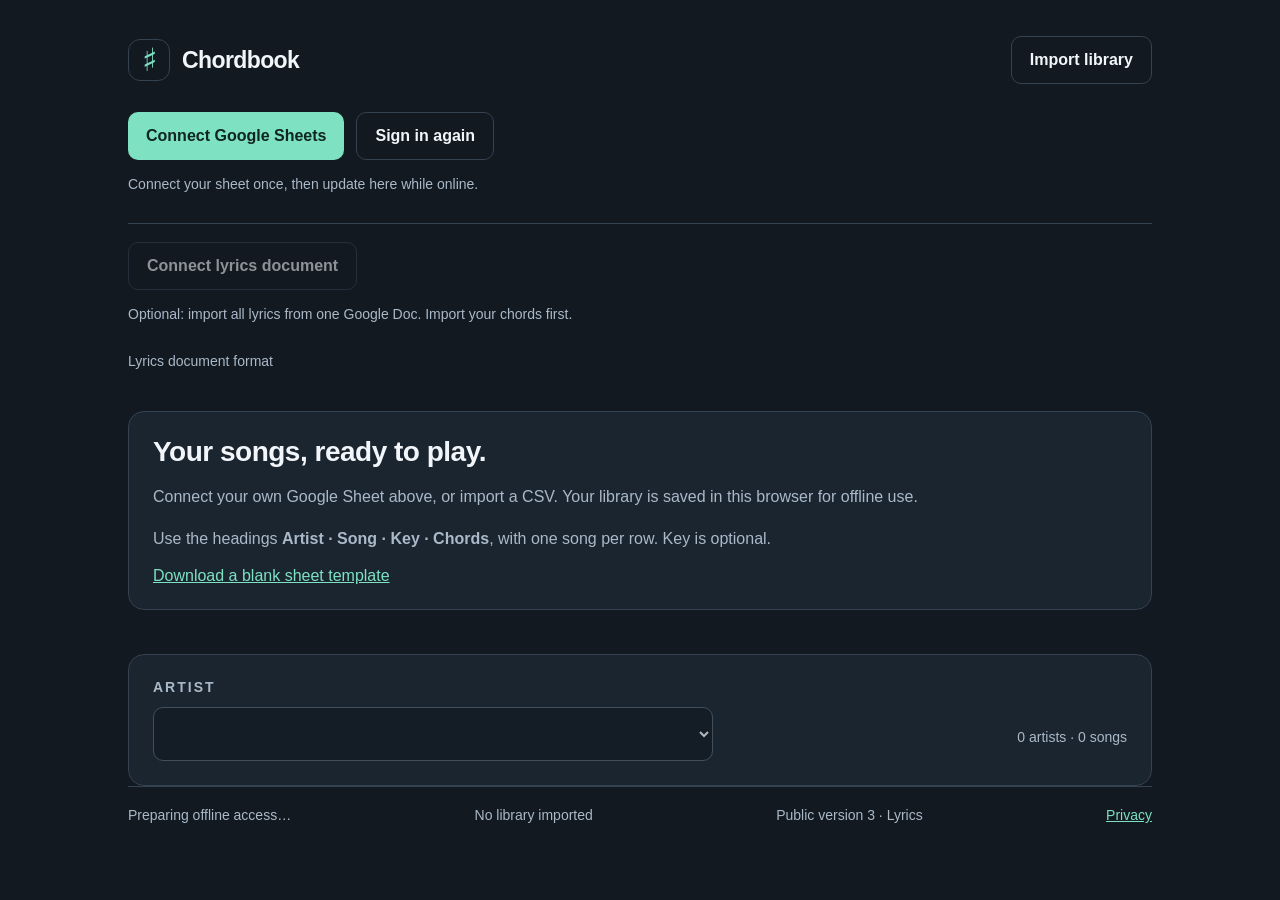
==== index.html @ 9fa7bf9b "Added lyrics Added lyrics" ====
<!doctype html>
<html lang="en">
<head>
<meta charset="utf-8"><meta name="viewport" content="width=device-width, initial-scale=1, viewport-fit=cover">
<meta name="theme-color" content="#121921"><meta name="apple-mobile-web-app-capable" content="yes"><meta name="apple-mobile-web-app-title" content="Chordbook">
<title>Chordbook</title><link rel="manifest" href="manifest.webmanifest"><link rel="apple-touch-icon" href="icon-192.png">
<link rel="icon" href="data:image/svg+xml,%3Csvg xmlns='http://www.w3.org/2000/svg' viewBox='0 0 64 64'%3E%3Crect width='64' height='64' rx='14' fill='%23121921'/%3E%3Ctext x='32' y='46' text-anchor='middle' font-family='Arial' font-size='44' fill='%237de1c2'%3E♯%3C/text%3E%3C/svg%3E">
<link rel="stylesheet" href="style.css"><script src="seed.js" defer></script><script src="csv.js" defer></script><script src="google-config.js" defer></script><script src="google-sheets.js" defer></script><script src="lyrics.js" defer></script><script src="app.js" defer></script>
</head>
<body>
<div class="app">
<header><div class="brand"><span class="mark" aria-hidden="true">♯</span><h1>Chordbook</h1></div><button id="import" class="secondary">Import library</button><input type="file" id="file" accept=".csv,text/csv" hidden></header>
<aside id="picker-recovery" hidden><span>Google chooser stuck? Close it, then use Sign in again. If the cookie error persists, try opening Chordbook in Safari.</span><button id="close-picker">Close Google chooser</button></aside><div id="app-update" hidden><p>A new app version is ready. Your saved songs will be kept.</p><button id="reload-app">Load updated app</button></div><main>
<section class="sync-panel" aria-label="Google Sheets"><div><button id="google-update">Connect Google Sheets</button><button id="google-signin" class="secondary">Sign in again</button><button id="google-change" class="secondary" hidden>Change sheet</button></div><p id="google-source">Connect your sheet once, then update here while online.</p></section>
<section class="sync-panel lyrics-panel" aria-label="Lyrics document"><div><button id="lyrics-connect" class="secondary">Connect lyrics document</button><button id="lyrics-update" class="secondary" hidden>Update lyrics</button></div><p id="lyrics-source">Optional: import all lyrics from one Google Doc. Use Heading 1 for each Artist — Song title.</p><details><summary>Lyrics document format</summary><p>Put each artist and song together on one line, formatted as Heading 1: <strong>Wheatus — Teenage Dirtbag</strong>. Put the lyrics underneath as normal text. Repeat for each song in the same document. Hyphen (-), en dash (–), em dash (—), a spaced | or colon also work between artist and song. Names must match your Sheet; capitalisation and extra spaces do not matter. Page headers are not song headings.</p></details></section><section id="welcome" class="welcome"><h2>Your songs, ready to play.</h2><p>Connect your own Google Sheet above, or import a CSV. Your library is saved in this browser for offline use.</p><p>Use the headings <strong>Artist · Song · Key · Chords</strong>, with one song per row. Key is optional.</p><a href="template.csv" download>Download a blank sheet template</a></section><section class="picker" aria-label="Choose artist"><div><label for="artist">ARTIST</label><select id="artist"></select></div><p id="library-count"></p></section>
<div class="section-heading"><h2 id="artist-heading"></h2><span id="song-count"></span></div>
<div class="reading-layout"><div id="songs"></div><aside class="size-control" aria-label="Chords and lyrics text size"><label for="chord-size">Text<br>size</label><span aria-hidden="true">A+</span><input id="chord-size" type="range" min="16" max="48" step="1" value="27" orient="vertical"><span aria-hidden="true">A−</span><output id="chord-size-value" for="chord-size">27</output></aside></div>
</main>
<footer><span id="offline" role="status">Preparing offline access…</span><span id="updated">No library imported</span><span>Public version 3 · Lyrics</span><a href="privacy.html">Privacy</a></footer>
<p id="message" role="status" hidden></p>
</div>
<dialog id="confirm"><form method="dialog"><p class="eyebrow">UPDATE LIBRARY</p><h2>Replace your song library?</h2><p id="import-summary"></p><p>The imported sheet replaces every artist and song currently saved on this device. Keep your original sheet as your backup.</p><div class="actions"><button value="cancel" class="secondary">Cancel</button><button id="replace" value="replace">Replace library</button></div></form></dialog>
<dialog id="tabs"><form method="dialog"><h2>Choose a worksheet</h2><p>Select the tab containing Artist, Song and Chords.</p><label for="worksheet">Worksheet</label><select id="worksheet"></select><div class="actions"><button value="cancel" class="secondary">Cancel</button><button value="choose">Use worksheet</button></div></form></dialog>
<dialog id="lyrics-confirm"><form method="dialog"><p class="eyebrow">IMPORT LYRICS</p><h2>Review library update</h2><p id="lyrics-summary"></p><ul id="lyrics-warnings"></ul><p>This saves a fresh copy of the whole lyrics document. Lyrics removed from the document will also be removed here. Unmatched entries are kept for songs you add to your Sheet later.</p><div class="actions"><button value="cancel" class="secondary">Cancel</button><button id="lyrics-save" value="save">Save update</button></div></form></dialog>
</body></html>
---- style.css ----
:root{color-scheme:dark;--bg:#121921;--panel:#1b2530;--line:#344251;--text:#f2f6fa;--muted:#aab9c8;--accent:#7de1c2;font-family:-apple-system,BlinkMacSystemFont,"Segoe UI",sans-serif;font-size:16px;background:var(--bg);color:var(--text)}
*{box-sizing:border-box}body{margin:0}.app{max-width:1080px;margin:auto;padding:36px max(28px,env(safe-area-inset-right)) 24px max(28px,env(safe-area-inset-left))}header,.brand,.section-heading,footer,.actions{display:flex;align-items:center;justify-content:space-between;gap:16px}.brand{justify-content:flex-start;gap:12px}.mark{display:grid;place-items:center;width:42px;height:42px;border:1px solid var(--line);border-radius:12px;color:var(--accent);font-size:32px}h1{font-size:23px;letter-spacing:-.6px;margin:0;font-weight:650}button,select{font:inherit;min-height:48px;border-radius:10px}button{border:0;background:var(--accent);color:#10271f;font-weight:650;padding:12px 18px;cursor:pointer}.secondary{background:transparent;color:var(--text);border:1px solid var(--line)}button:hover{filter:brightness(1.12)}button:disabled{opacity:.55;cursor:wait}button:focus-visible,select:focus-visible{outline:3px solid var(--accent);outline-offset:4px}.picker{margin-top:44px;padding:24px;background:var(--panel);border:1px solid var(--line);border-radius:16px;display:flex;align-items:flex-end;justify-content:space-between;gap:20px}.picker>div{flex:1;max-width:560px}label,.eyebrow{font-size:14px;letter-spacing:2px;color:var(--muted);font-weight:600;display:block;margin:0 0 12px}select{width:100%;padding:12px 44px 12px 16px;background:var(--bg);border:1px solid #526171;color:var(--text);font-size:23px;font-weight:600}.picker p{color:var(--muted);font-size:14px;margin:0 0 16px;white-space:nowrap}.section-heading{margin:34px 0 18px}h2{font-size:28px;letter-spacing:-.5px;margin:0}.section-heading span{font-size:14px;color:var(--muted);white-space:nowrap}article{border-top:1px solid var(--line);padding:24px 0 30px;display:grid;grid-template-columns:minmax(0,1fr);gap:16px}h3{font-size:19px;line-height:1.4;font-weight:600;margin:2px 0;color:var(--accent)}pre{font-family:ui-monospace,SFMono-Regular,Menlo,Consolas,monospace;white-space:pre-wrap;overflow-wrap:anywhere;tab-size:4;font-size:var(--chord-size,27px);line-height:1.8;margin:0;letter-spacing:.01em}footer{border-top:1px solid var(--line);padding-top:20px;color:var(--muted);font-size:14px;align-items:flex-start}#offline.ready{color:var(--accent)}#message{background:var(--panel);border:1px solid var(--line);border-radius:10px;padding:16px;line-height:1.5}dialog{background:var(--panel);color:var(--text);border:1px solid var(--line);border-radius:18px;width:min(520px,calc(100% - 32px));padding:28px}dialog::backdrop{background:#000a}dialog p{line-height:1.6;color:var(--muted)}dialog h2{font-size:25px}.actions{justify-content:flex-end;margin-top:26px}
@media(max-width:600px){.app{padding:24px 20px}.picker{margin-top:28px;padding:18px;display:block}.picker p{margin:14px 0 0}article{grid-template-columns:1fr;gap:10px}footer{flex-direction:column;gap:8px}h2{font-size:25px}header{gap:12px}h1{font-size:20px}.mark{width:34px;height:38px}header button{font-size:14px;padding:10px 12px}pre{font-size:var(--chord-size,27px)}}

.sync-panel{margin-top:28px}.sync-panel>div{display:flex;flex-wrap:wrap;gap:12px}.sync-panel p{font-size:14px;color:var(--muted);line-height:1.5;overflow-wrap:anywhere}.sync-panel+.picker{margin-top:24px}

.song-key{margin:7px 0 0;color:var(--muted);font-size:16px;line-height:1.5}

#picker-recovery:not([hidden]){position:fixed;z-index:2147483647;bottom:0;left:0;right:0;display:flex;gap:16px;align-items:center;padding:18px 24px max(18px,env(safe-area-inset-bottom));background:#1b2530;border-top:2px solid var(--accent);box-shadow:0 -8px 24px #0008;font-size:16px;line-height:1.5}#picker-recovery button{flex-shrink:0}@media(max-width:600px){#picker-recovery:not([hidden]){flex-direction:column}}

.section-label{color:#efbf78;font-style:italic;font-weight:650}

.reading-layout{display:grid;grid-template-columns:minmax(0,1fr) 58px;gap:20px;align-items:start}
.song-heading{display:flex;align-items:baseline;justify-content:space-between;gap:20px;min-width:0}
.song-heading h3{min-width:0;overflow-wrap:anywhere}.song-heading .song-key{margin:0;flex-shrink:0}
.size-control{position:sticky;top:24px;display:flex;align-items:center;flex-direction:column;gap:10px;padding:16px 4px;border:1px solid var(--line);border-radius:12px;background:var(--panel);color:var(--muted)}
.size-control label{font-size:14px;letter-spacing:0;text-align:center;margin:0;line-height:1.35}
.size-control input{writing-mode:vertical-lr;direction:rtl;width:44px;height:190px;margin:0;accent-color:var(--accent);cursor:pointer}
.size-control input:focus-visible{outline:3px solid var(--accent);outline-offset:2px}.size-control output{font-size:14px;font-variant-numeric:tabular-nums}
@media(max-width:600px){.reading-layout{grid-template-columns:minmax(0,1fr) 48px;gap:12px}.size-control{top:12px}.size-control input{width:40px;height:150px}.song-heading{gap:12px}}

[hidden]{display:none!important}.welcome{margin:28px 0;padding:24px;border:1px solid var(--line);border-radius:16px;background:var(--panel)}.welcome p{line-height:1.6;color:var(--muted)}a{color:var(--accent)}

.lyrics-panel{padding-top:18px;border-top:1px solid var(--line)}.lyrics-panel details{color:var(--muted);font-size:14px;line-height:1.6}.lyrics-panel summary{cursor:pointer;min-height:44px;display:flex;align-items:center}.song-views{display:flex;gap:8px;flex-wrap:wrap}.song-views button{min-height:44px;padding:8px 16px;font-size:15px}.song-views button[aria-pressed="true"]{background:var(--accent);color:#10271f;border-color:var(--accent)}.lyrics-text{font-family:inherit;line-height:1.55;letter-spacing:0}.lyrics-missing{font-size:15px;color:var(--muted);margin:0}#lyrics-warnings{line-height:1.6;color:#efbf78;overflow-wrap:anywhere;max-height:240px;overflow:auto}dialog{max-height:90dvh;overflow:auto}
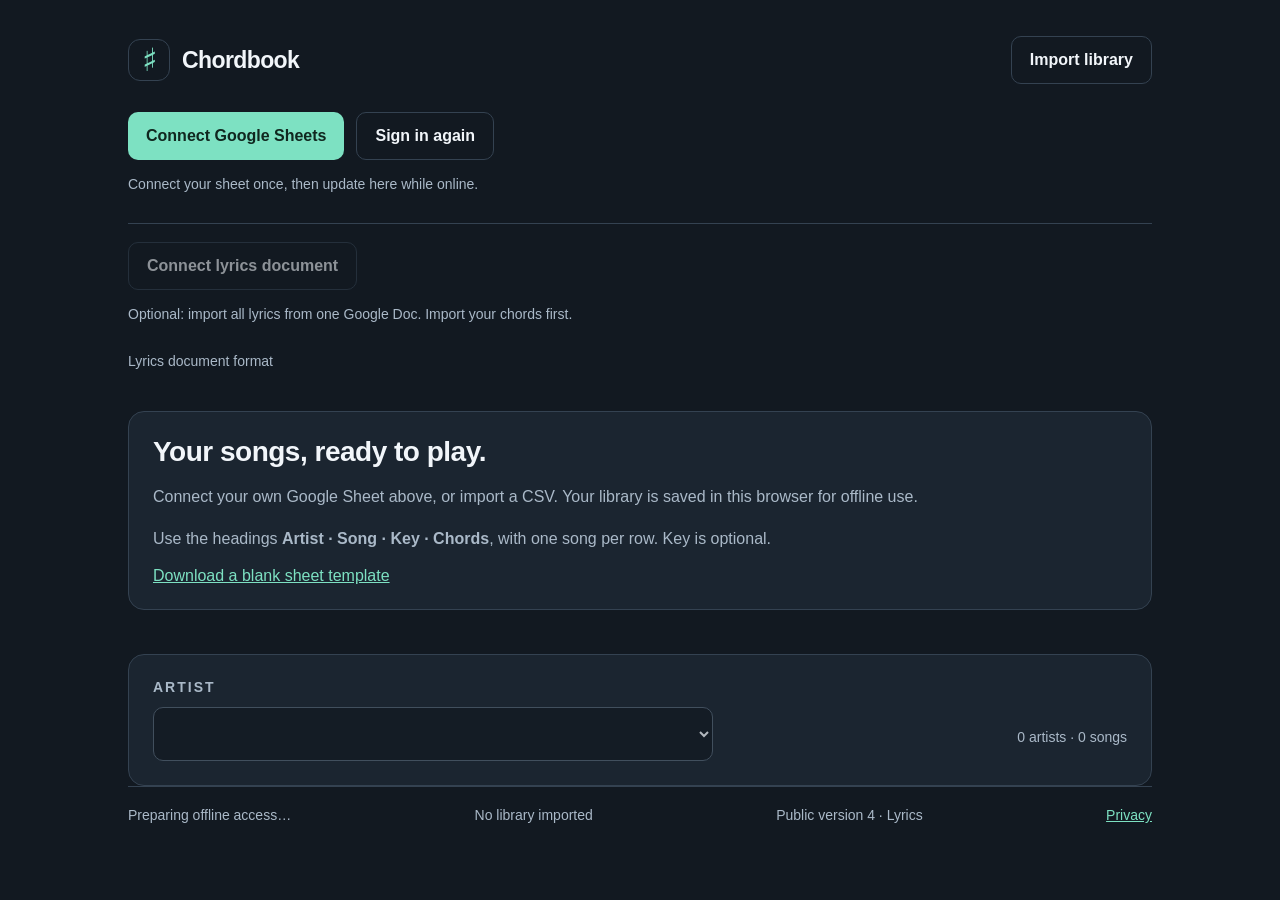
==== commit 65614cc9: "fix issue with mulutple keys of same song" ====
--- a/index.html
+++ b/index.html
@@ -16,7 +16,7 @@
 <div class="section-heading"><h2 id="artist-heading"></h2><span id="song-count"></span></div>
 <div class="reading-layout"><div id="songs"></div><aside class="size-control" aria-label="Chords and lyrics text size"><label for="chord-size">Text<br>size</label><span aria-hidden="true">A+</span><input id="chord-size" type="range" min="16" max="48" step="1" value="27" orient="vertical"><span aria-hidden="true">A−</span><output id="chord-size-value" for="chord-size">27</output></aside></div>
 </main>
-<footer><span id="offline" role="status">Preparing offline access…</span><span id="updated">No library imported</span><span>Public version 3 · Lyrics</span><a href="privacy.html">Privacy</a></footer>
+<footer><span id="offline" role="status">Preparing offline access…</span><span id="updated">No library imported</span><span>Public version 4 · Lyrics</span><a href="privacy.html">Privacy</a></footer>
 <p id="message" role="status" hidden></p>
 </div>
 <dialog id="confirm"><form method="dialog"><p class="eyebrow">UPDATE LIBRARY</p><h2>Replace your song library?</h2><p id="import-summary"></p><p>The imported sheet replaces every artist and song currently saved on this device. Keep your original sheet as your backup.</p><div class="actions"><button value="cancel" class="secondary">Cancel</button><button id="replace" value="replace">Replace library</button></div></form></dialog>
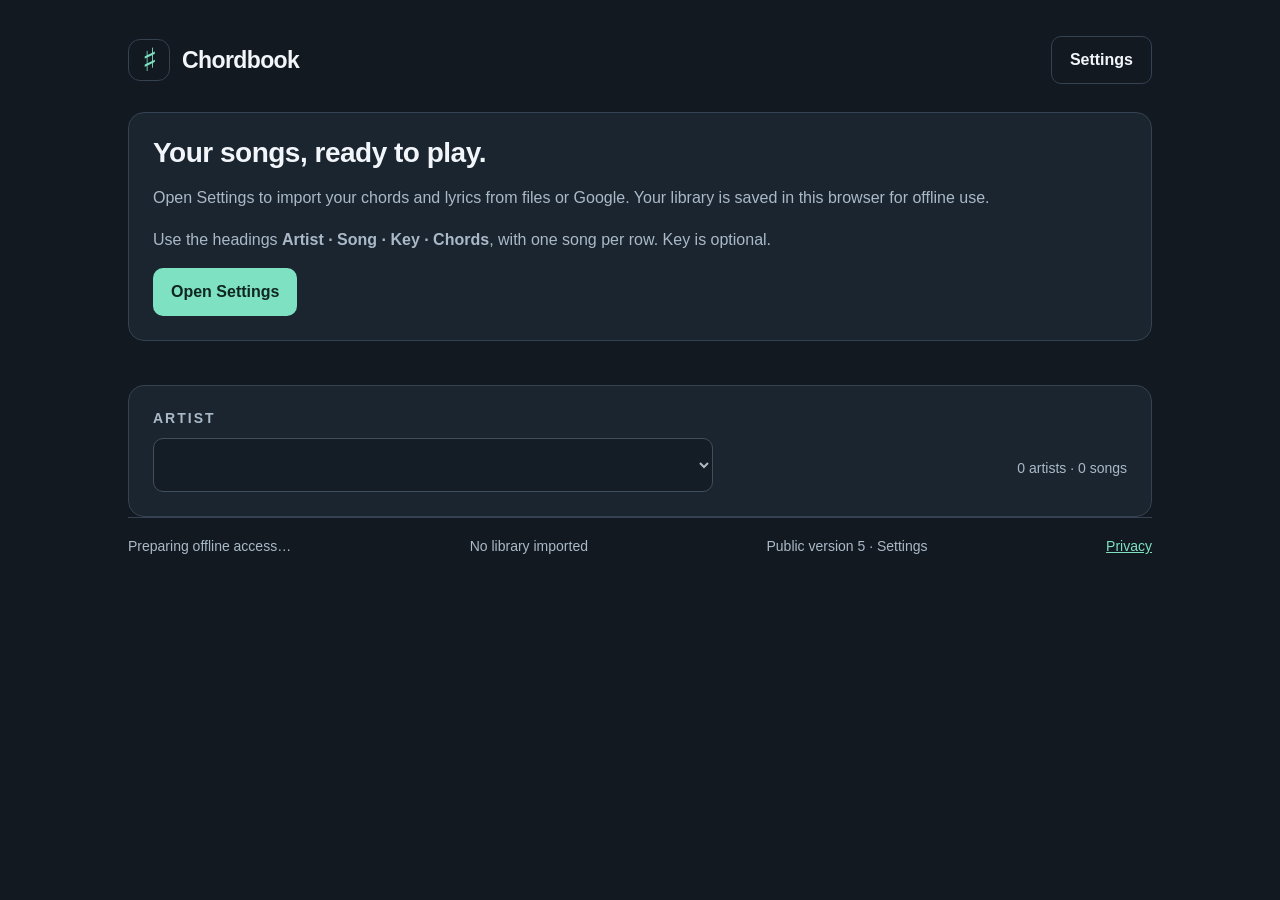
==== commit 7e373784: "Moved Setting to seperate Settings tab, allowed import for doc file of lyrics Moved Setting to seper" ====
--- a/index.html
+++ b/index.html
@@ -5,19 +5,31 @@
 <meta name="theme-color" content="#121921"><meta name="apple-mobile-web-app-capable" content="yes"><meta name="apple-mobile-web-app-title" content="Chordbook">
 <title>Chordbook</title><link rel="manifest" href="manifest.webmanifest"><link rel="apple-touch-icon" href="icon-192.png">
 <link rel="icon" href="data:image/svg+xml,%3Csvg xmlns='http://www.w3.org/2000/svg' viewBox='0 0 64 64'%3E%3Crect width='64' height='64' rx='14' fill='%23121921'/%3E%3Ctext x='32' y='46' text-anchor='middle' font-family='Arial' font-size='44' fill='%237de1c2'%3E♯%3C/text%3E%3C/svg%3E">
-<link rel="stylesheet" href="style.css"><script src="seed.js" defer></script><script src="csv.js" defer></script><script src="google-config.js" defer></script><script src="google-sheets.js" defer></script><script src="lyrics.js" defer></script><script src="app.js" defer></script>
+<link rel="stylesheet" href="style.css"><script src="seed.js" defer></script><script src="csv.js" defer></script><script src="google-config.js" defer></script><script src="google-sheets.js" defer></script><script src="lyrics.js" defer></script><script src="jszip.min.js" defer></script><script src="docx-lyrics.js" defer></script><script src="app.js" defer></script>
 </head>
 <body>
 <div class="app">
-<header><div class="brand"><span class="mark" aria-hidden="true">♯</span><h1>Chordbook</h1></div><button id="import" class="secondary">Import library</button><input type="file" id="file" accept=".csv,text/csv" hidden></header>
+<header><div class="brand"><span class="mark" aria-hidden="true">♯</span><h1>Chordbook</h1></div><button id="open-settings" class="secondary">Settings</button><button id="back-library" class="secondary" hidden>Back to songs</button></header>
+<p id="message" role="status" hidden></p>
 <aside id="picker-recovery" hidden><span>Google chooser stuck? Close it, then use Sign in again. If the cookie error persists, try opening Chordbook in Safari.</span><button id="close-picker">Close Google chooser</button></aside><div id="app-update" hidden><p>A new app version is ready. Your saved songs will be kept.</p><button id="reload-app">Load updated app</button></div><main>
-<section class="sync-panel" aria-label="Google Sheets"><div><button id="google-update">Connect Google Sheets</button><button id="google-signin" class="secondary">Sign in again</button><button id="google-change" class="secondary" hidden>Change sheet</button></div><p id="google-source">Connect your sheet once, then update here while online.</p></section>
-<section class="sync-panel lyrics-panel" aria-label="Lyrics document"><div><button id="lyrics-connect" class="secondary">Connect lyrics document</button><button id="lyrics-update" class="secondary" hidden>Update lyrics</button></div><p id="lyrics-source">Optional: import all lyrics from one Google Doc. Use Heading 1 for each Artist — Song title.</p><details><summary>Lyrics document format</summary><p>Put each artist and song together on one line, formatted as Heading 1: <strong>Wheatus — Teenage Dirtbag</strong>. Put the lyrics underneath as normal text. Repeat for each song in the same document. Hyphen (-), en dash (–), em dash (—), a spaced | or colon also work between artist and song. Names must match your Sheet; capitalisation and extra spaces do not matter. Page headers are not song headings.</p></details></section><section id="welcome" class="welcome"><h2>Your songs, ready to play.</h2><p>Connect your own Google Sheet above, or import a CSV. Your library is saved in this browser for offline use.</p><p>Use the headings <strong>Artist · Song · Key · Chords</strong>, with one song per row. Key is optional.</p><a href="template.csv" download>Download a blank sheet template</a></section><section class="picker" aria-label="Choose artist"><div><label for="artist">ARTIST</label><select id="artist"></select></div><p id="library-count"></p></section>
+<section id="settings-page" aria-labelledby="settings-heading" hidden>
+<h2 id="settings-heading" tabindex="-1">Settings</h2>
+<p class="settings-intro">Import a file from your device, or connect a Google source. Everything you save is available offline.</p>
+<section class="settings-card" aria-labelledby="chords-settings-heading"><h3 id="chords-settings-heading">Chords</h3><p id="google-source"></p>
+<div class="settings-actions"><button id="import">Import file (.csv)</button><button id="google-change" class="secondary">Connect Google source</button><button id="google-update" class="secondary" hidden>Update from Google</button></div><input type="file" id="file" accept=".csv,text/csv" hidden>
+<p>Use Artist, Song, Key and Chords columns. Key is optional. To update a file-based library, import the revised file.</p><a href="template.csv" download>Download a blank chords template</a></section>
+<section class="settings-card" aria-labelledby="lyrics-settings-heading"><h3 id="lyrics-settings-heading">Lyrics</h3><p id="lyrics-source"></p>
+<div class="settings-actions"><button id="lyrics-import">Import file (.docx)</button><button id="lyrics-connect" class="secondary">Connect Google source</button><button id="lyrics-update" class="secondary" hidden>Update from Google</button></div><input type="file" id="lyrics-file" accept=".docx,application/vnd.openxmlformats-officedocument.wordprocessingml.document" hidden>
+<p>Import your chords first. One document can hold all your lyrics. To update file-based lyrics, import the revised file.</p>
+<details><summary>Lyrics document format</summary><p>Use Heading 1 for each <strong>Artist — Song</strong> title, and normal text underneath for the lyrics. Names must match the chords library. One lyrics entry can serve multiple keys of the same song. In Google Docs, choose File → Download → Microsoft Word (.docx) for a copy you can import offline. Older .doc and PDF files are not supported.</p></details></section>
+<section class="settings-card" aria-labelledby="google-settings-heading"><h3 id="google-settings-heading">Google connection</h3><div class="settings-actions"><button id="google-update-all" hidden>Update both from Google</button><button id="google-signin" class="secondary">Sign in again</button></div><p>Google actions need an internet connection. File imports do not require Google sign-in. Importing a file replaces that collection’s Google connection; the other collection is unaffected.</p></section>
+</section><section id="library-page">
+<section id="welcome" class="welcome"><h2>Your songs, ready to play.</h2><p>Open Settings to import your chords and lyrics from files or Google. Your library is saved in this browser for offline use.</p><p>Use the headings <strong>Artist · Song · Key · Chords</strong>, with one song per row. Key is optional.</p><button id="welcome-settings">Open Settings</button></section><section class="picker" aria-label="Choose artist"><div><label for="artist">ARTIST</label><select id="artist"></select></div><p id="library-count"></p></section>
 <div class="section-heading"><h2 id="artist-heading"></h2><span id="song-count"></span></div>
 <div class="reading-layout"><div id="songs"></div><aside class="size-control" aria-label="Chords and lyrics text size"><label for="chord-size">Text<br>size</label><span aria-hidden="true">A+</span><input id="chord-size" type="range" min="16" max="48" step="1" value="27" orient="vertical"><span aria-hidden="true">A−</span><output id="chord-size-value" for="chord-size">27</output></aside></div>
-</main>
-<footer><span id="offline" role="status">Preparing offline access…</span><span id="updated">No library imported</span><span>Public version 4 · Lyrics</span><a href="privacy.html">Privacy</a></footer>
-<p id="message" role="status" hidden></p>
+</section></main>
+<footer><span id="offline" role="status">Preparing offline access…</span><span id="updated">No library imported</span><span>Public version 5 · Settings</span><a href="privacy.html">Privacy</a></footer>
+
 </div>
 <dialog id="confirm"><form method="dialog"><p class="eyebrow">UPDATE LIBRARY</p><h2>Replace your song library?</h2><p id="import-summary"></p><p>The imported sheet replaces every artist and song currently saved on this device. Keep your original sheet as your backup.</p><div class="actions"><button value="cancel" class="secondary">Cancel</button><button id="replace" value="replace">Replace library</button></div></form></dialog>
 <dialog id="tabs"><form method="dialog"><h2>Choose a worksheet</h2><p>Select the tab containing Artist, Song and Chords.</p><label for="worksheet">Worksheet</label><select id="worksheet"></select><div class="actions"><button value="cancel" class="secondary">Cancel</button><button value="choose">Use worksheet</button></div></form></dialog>
--- a/style.css
+++ b/style.css
@@ -22,3 +22,5 @@
 [hidden]{display:none!important}.welcome{margin:28px 0;padding:24px;border:1px solid var(--line);border-radius:16px;background:var(--panel)}.welcome p{line-height:1.6;color:var(--muted)}a{color:var(--accent)}
 
 .lyrics-panel{padding-top:18px;border-top:1px solid var(--line)}.lyrics-panel details{color:var(--muted);font-size:14px;line-height:1.6}.lyrics-panel summary{cursor:pointer;min-height:44px;display:flex;align-items:center}.song-views{display:flex;gap:8px;flex-wrap:wrap}.song-views button{min-height:44px;padding:8px 16px;font-size:15px}.song-views button[aria-pressed="true"]{background:var(--accent);color:#10271f;border-color:var(--accent)}.lyrics-text{font-family:inherit;line-height:1.55;letter-spacing:0}.lyrics-missing{font-size:15px;color:var(--muted);margin:0}#lyrics-warnings{line-height:1.6;color:#efbf78;overflow-wrap:anywhere;max-height:240px;overflow:auto}dialog{max-height:90dvh;overflow:auto}
+
+#settings-page{margin-top:32px}.settings-intro,.settings-card p{color:var(--muted);line-height:1.6}.settings-card{margin:22px 0;padding:22px;background:var(--panel);border:1px solid var(--line);border-radius:14px}.settings-card h3{font-size:22px}.settings-actions{display:flex;flex-wrap:wrap;gap:12px}.settings-card summary{cursor:pointer;padding:12px 0}.settings-card details{line-height:1.6}.settings-card p{overflow-wrap:anywhere}#settings-heading:focus{outline:none}@media(max-width:600px){.settings-card{padding:18px}.settings-actions{flex-direction:column}.settings-actions button{width:100%}}
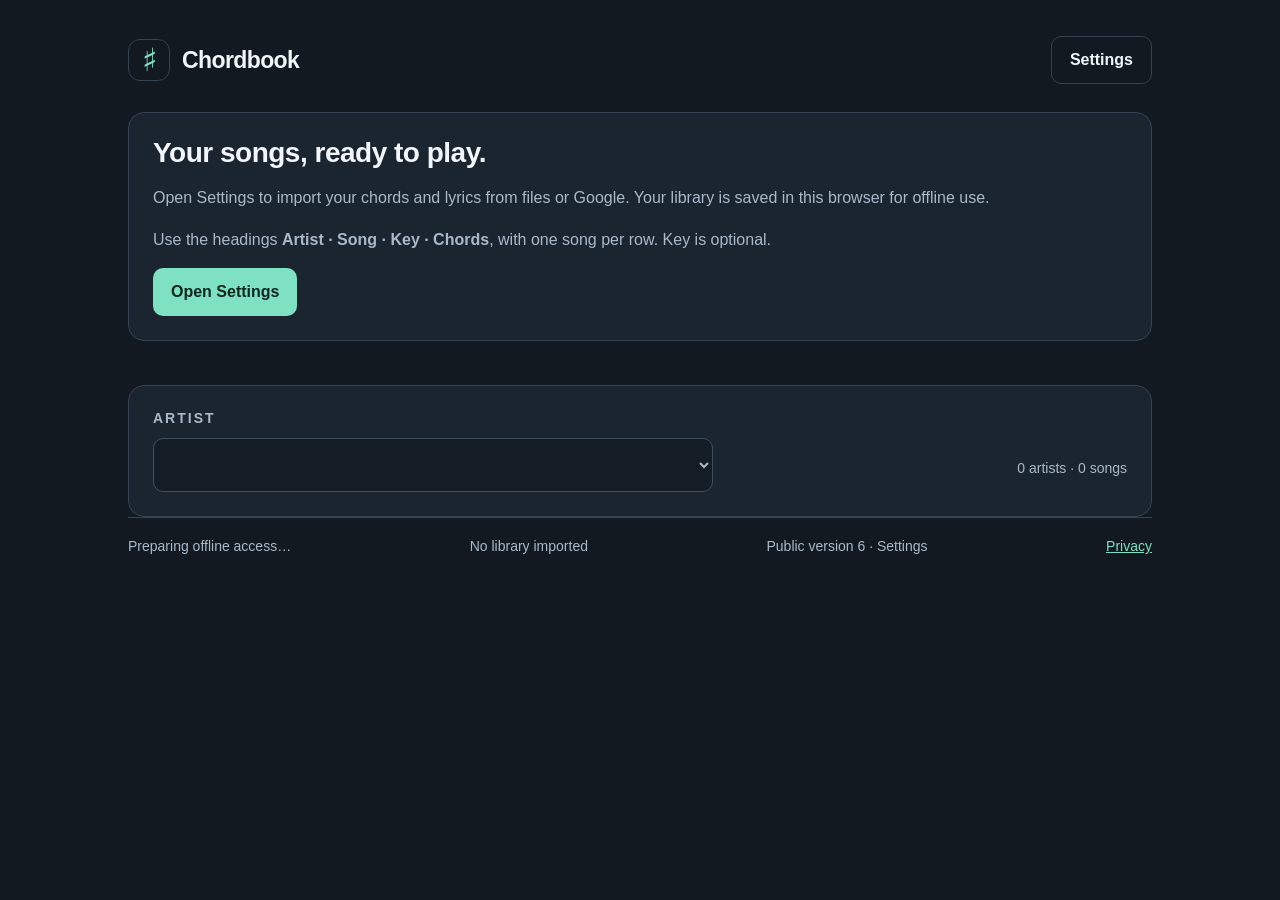
==== commit a9d37e57: "Enabled Lyrics Only Mode Enabled Lyrics Only Mode, also updated text size interface" ====
--- a/index.html
+++ b/index.html
@@ -20,18 +20,18 @@
 <p>Use Artist, Song, Key and Chords columns. Key is optional. To update a file-based library, import the revised file.</p><a href="template.csv" download>Download a blank chords template</a></section>
 <section class="settings-card" aria-labelledby="lyrics-settings-heading"><h3 id="lyrics-settings-heading">Lyrics</h3><p id="lyrics-source"></p>
 <div class="settings-actions"><button id="lyrics-import">Import file (.docx)</button><button id="lyrics-connect" class="secondary">Connect Google source</button><button id="lyrics-update" class="secondary" hidden>Update from Google</button></div><input type="file" id="lyrics-file" accept=".docx,application/vnd.openxmlformats-officedocument.wordprocessingml.document" hidden>
-<p>Import your chords first. One document can hold all your lyrics. To update file-based lyrics, import the revised file.</p>
-<details><summary>Lyrics document format</summary><p>Use Heading 1 for each <strong>Artist — Song</strong> title, and normal text underneath for the lyrics. Names must match the chords library. One lyrics entry can serve multiple keys of the same song. In Google Docs, choose File → Download → Microsoft Word (.docx) for a copy you can import offline. Older .doc and PDF files are not supported.</p></details></section>
+<p>Lyrics can be used on their own. One document can hold all your lyrics. To update file-based lyrics, import the revised file.</p>
+<details><summary>Lyrics document format</summary><p>Use Heading 1 for each <strong>Artist — Song</strong> title, and normal text underneath for the lyrics. Use Artist — Song headings to build the artist/song list. If you also import chords, matching names share the lyrics. One lyrics entry can serve multiple keys of the same song. In Google Docs, choose File → Download → Microsoft Word (.docx) for a copy you can import offline. Older .doc and PDF files are not supported.</p></details></section>
 <section class="settings-card" aria-labelledby="google-settings-heading"><h3 id="google-settings-heading">Google connection</h3><div class="settings-actions"><button id="google-update-all" hidden>Update both from Google</button><button id="google-signin" class="secondary">Sign in again</button></div><p>Google actions need an internet connection. File imports do not require Google sign-in. Importing a file replaces that collection’s Google connection; the other collection is unaffected.</p></section>
 </section><section id="library-page">
 <section id="welcome" class="welcome"><h2>Your songs, ready to play.</h2><p>Open Settings to import your chords and lyrics from files or Google. Your library is saved in this browser for offline use.</p><p>Use the headings <strong>Artist · Song · Key · Chords</strong>, with one song per row. Key is optional.</p><button id="welcome-settings">Open Settings</button></section><section class="picker" aria-label="Choose artist"><div><label for="artist">ARTIST</label><select id="artist"></select></div><p id="library-count"></p></section>
 <div class="section-heading"><h2 id="artist-heading"></h2><span id="song-count"></span></div>
-<div class="reading-layout"><div id="songs"></div><aside class="size-control" aria-label="Chords and lyrics text size"><label for="chord-size">Text<br>size</label><span aria-hidden="true">A+</span><input id="chord-size" type="range" min="16" max="48" step="1" value="27" orient="vertical"><span aria-hidden="true">A−</span><output id="chord-size-value" for="chord-size">27</output></aside></div>
+<div class="reading-layout"><div id="songs"></div><aside class="size-control" aria-label="Chords and lyrics text size"><span class="size-label">Text<br>size</span><button id="size-plus" type="button" aria-label="Increase text size">+</button><output id="chord-size-value" aria-live="polite" aria-label="Text size in pixels">27</output><button id="size-minus" type="button" aria-label="Decrease text size">−</button></aside></div>
 </section></main>
-<footer><span id="offline" role="status">Preparing offline access…</span><span id="updated">No library imported</span><span>Public version 5 · Settings</span><a href="privacy.html">Privacy</a></footer>
+<footer><span id="offline" role="status">Preparing offline access…</span><span id="updated">No library imported</span><span>Public version 6 · Settings</span><a href="privacy.html">Privacy</a></footer>
 
 </div>
 <dialog id="confirm"><form method="dialog"><p class="eyebrow">UPDATE LIBRARY</p><h2>Replace your song library?</h2><p id="import-summary"></p><p>The imported sheet replaces every artist and song currently saved on this device. Keep your original sheet as your backup.</p><div class="actions"><button value="cancel" class="secondary">Cancel</button><button id="replace" value="replace">Replace library</button></div></form></dialog>
 <dialog id="tabs"><form method="dialog"><h2>Choose a worksheet</h2><p>Select the tab containing Artist, Song and Chords.</p><label for="worksheet">Worksheet</label><select id="worksheet"></select><div class="actions"><button value="cancel" class="secondary">Cancel</button><button value="choose">Use worksheet</button></div></form></dialog>
-<dialog id="lyrics-confirm"><form method="dialog"><p class="eyebrow">IMPORT LYRICS</p><h2>Review library update</h2><p id="lyrics-summary"></p><ul id="lyrics-warnings"></ul><p>This saves a fresh copy of the whole lyrics document. Lyrics removed from the document will also be removed here. Unmatched entries are kept for songs you add to your Sheet later.</p><div class="actions"><button value="cancel" class="secondary">Cancel</button><button id="lyrics-save" value="save">Save update</button></div></form></dialog>
+<dialog id="lyrics-confirm"><form method="dialog"><p class="eyebrow">IMPORT LYRICS</p><h2>Review library update</h2><p id="lyrics-summary"></p><ul id="lyrics-warnings"></ul><p>This saves a fresh copy of the whole lyrics document. Lyrics removed from the document will also be removed here. Lyrics without matching chords appear as lyrics-only songs.</p><div class="actions"><button value="cancel" class="secondary">Cancel</button><button id="lyrics-save" value="save">Save update</button></div></form></dialog>
 </body></html>
--- a/style.css
+++ b/style.css
@@ -14,13 +14,15 @@
 .song-heading{display:flex;align-items:baseline;justify-content:space-between;gap:20px;min-width:0}
 .song-heading h3{min-width:0;overflow-wrap:anywhere}.song-heading .song-key{margin:0;flex-shrink:0}
 .size-control{position:sticky;top:24px;display:flex;align-items:center;flex-direction:column;gap:10px;padding:16px 4px;border:1px solid var(--line);border-radius:12px;background:var(--panel);color:var(--muted)}
-.size-control label{font-size:14px;letter-spacing:0;text-align:center;margin:0;line-height:1.35}
-.size-control input{writing-mode:vertical-lr;direction:rtl;width:44px;height:190px;margin:0;accent-color:var(--accent);cursor:pointer}
-.size-control input:focus-visible{outline:3px solid var(--accent);outline-offset:2px}.size-control output{font-size:14px;font-variant-numeric:tabular-nums}
-@media(max-width:600px){.reading-layout{grid-template-columns:minmax(0,1fr) 48px;gap:12px}.size-control{top:12px}.size-control input{width:40px;height:150px}.song-heading{gap:12px}}
+.size-control .size-label{font-size:14px;letter-spacing:0;text-align:center;margin:0;line-height:1.35}
+
+.size-control output{font-size:14px;font-variant-numeric:tabular-nums}
+@media(max-width:600px){.reading-layout{grid-template-columns:minmax(0,1fr) 48px;gap:12px}.size-control{top:12px}.song-heading{gap:12px}}
 
 [hidden]{display:none!important}.welcome{margin:28px 0;padding:24px;border:1px solid var(--line);border-radius:16px;background:var(--panel)}.welcome p{line-height:1.6;color:var(--muted)}a{color:var(--accent)}
 
 .lyrics-panel{padding-top:18px;border-top:1px solid var(--line)}.lyrics-panel details{color:var(--muted);font-size:14px;line-height:1.6}.lyrics-panel summary{cursor:pointer;min-height:44px;display:flex;align-items:center}.song-views{display:flex;gap:8px;flex-wrap:wrap}.song-views button{min-height:44px;padding:8px 16px;font-size:15px}.song-views button[aria-pressed="true"]{background:var(--accent);color:#10271f;border-color:var(--accent)}.lyrics-text{font-family:inherit;line-height:1.55;letter-spacing:0}.lyrics-missing{font-size:15px;color:var(--muted);margin:0}#lyrics-warnings{line-height:1.6;color:#efbf78;overflow-wrap:anywhere;max-height:240px;overflow:auto}dialog{max-height:90dvh;overflow:auto}
 
 #settings-page{margin-top:32px}.settings-intro,.settings-card p{color:var(--muted);line-height:1.6}.settings-card{margin:22px 0;padding:22px;background:var(--panel);border:1px solid var(--line);border-radius:14px}.settings-card h3{font-size:22px}.settings-actions{display:flex;flex-wrap:wrap;gap:12px}.settings-card summary{cursor:pointer;padding:12px 0}.settings-card details{line-height:1.6}.settings-card p{overflow-wrap:anywhere}#settings-heading:focus{outline:none}@media(max-width:600px){.settings-card{padding:18px}.settings-actions{flex-direction:column}.settings-actions button{width:100%}}
+
+.size-control button{width:44px;min-height:48px;padding:0;font-size:28px;line-height:1;touch-action:manipulation}.size-control button:disabled{cursor:default}.reading-layout{grid-template-columns:minmax(0,1fr) 58px}
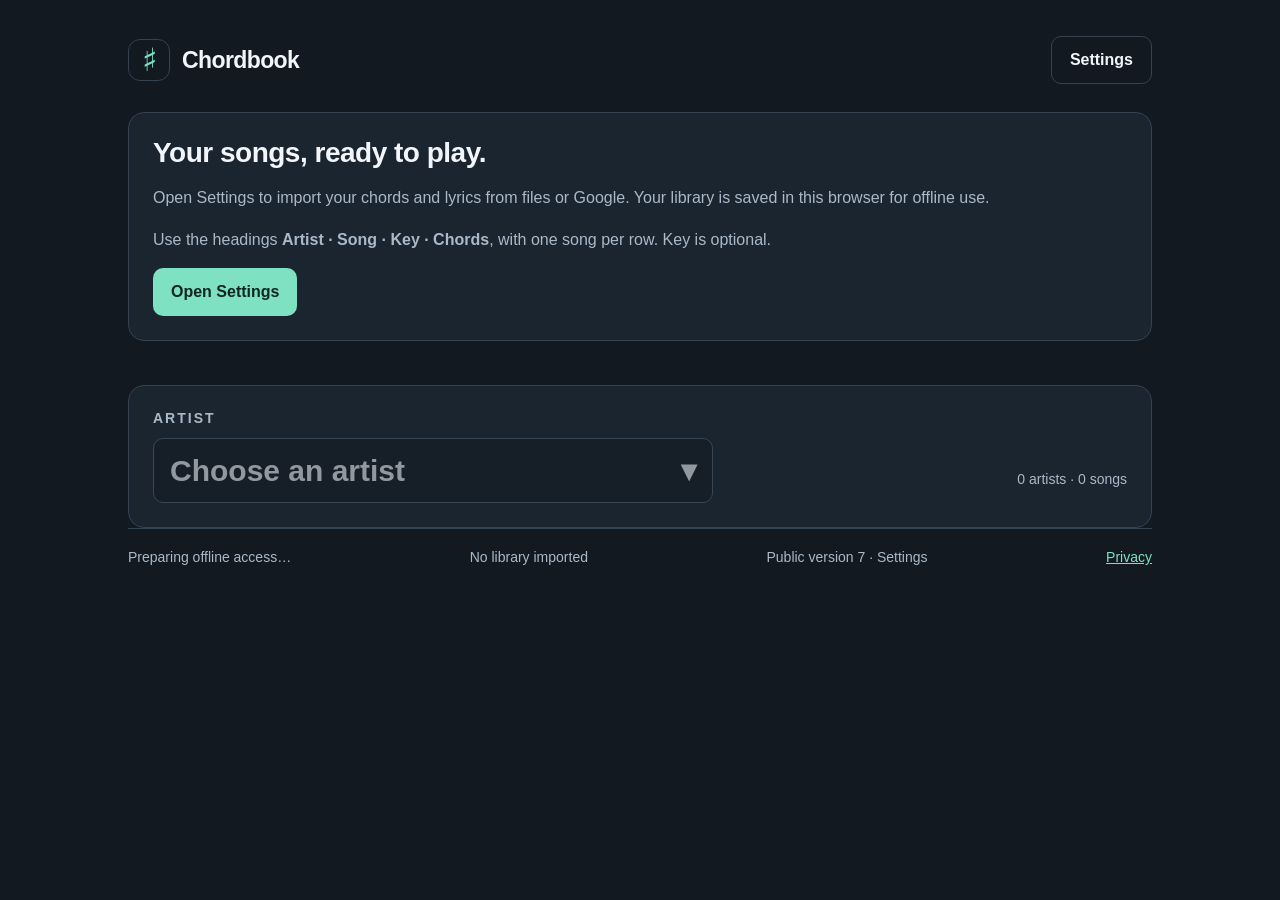
==== commit 268339e1: "UI Update made text easier to read on artist list" ====
--- a/index.html
+++ b/index.html
@@ -24,14 +24,15 @@
 <details><summary>Lyrics document format</summary><p>Use Heading 1 for each <strong>Artist — Song</strong> title, and normal text underneath for the lyrics. Use Artist — Song headings to build the artist/song list. If you also import chords, matching names share the lyrics. One lyrics entry can serve multiple keys of the same song. In Google Docs, choose File → Download → Microsoft Word (.docx) for a copy you can import offline. Older .doc and PDF files are not supported.</p></details></section>
 <section class="settings-card" aria-labelledby="google-settings-heading"><h3 id="google-settings-heading">Google connection</h3><div class="settings-actions"><button id="google-update-all" hidden>Update both from Google</button><button id="google-signin" class="secondary">Sign in again</button></div><p>Google actions need an internet connection. File imports do not require Google sign-in. Importing a file replaces that collection’s Google connection; the other collection is unaffected.</p></section>
 </section><section id="library-page">
-<section id="welcome" class="welcome"><h2>Your songs, ready to play.</h2><p>Open Settings to import your chords and lyrics from files or Google. Your library is saved in this browser for offline use.</p><p>Use the headings <strong>Artist · Song · Key · Chords</strong>, with one song per row. Key is optional.</p><button id="welcome-settings">Open Settings</button></section><section class="picker" aria-label="Choose artist"><div><label for="artist">ARTIST</label><select id="artist"></select></div><p id="library-count"></p></section>
+<section id="welcome" class="welcome"><h2>Your songs, ready to play.</h2><p>Open Settings to import your chords and lyrics from files or Google. Your library is saved in this browser for offline use.</p><p>Use the headings <strong>Artist · Song · Key · Chords</strong>, with one song per row. Key is optional.</p><button id="welcome-settings">Open Settings</button></section><section class="picker" aria-label="Choose artist"><div><label for="artist-open">ARTIST</label><button id="artist-open" class="artist-select" type="button" aria-haspopup="dialog" aria-controls="artist-dialog" disabled><span id="artist-selected">Choose an artist</span><span aria-hidden="true">▾</span></button><select id="artist" hidden aria-hidden="true" tabindex="-1"></select></div><p id="library-count"></p></section>
 <div class="section-heading"><h2 id="artist-heading"></h2><span id="song-count"></span></div>
 <div class="reading-layout"><div id="songs"></div><aside class="size-control" aria-label="Chords and lyrics text size"><span class="size-label">Text<br>size</span><button id="size-plus" type="button" aria-label="Increase text size">+</button><output id="chord-size-value" aria-live="polite" aria-label="Text size in pixels">27</output><button id="size-minus" type="button" aria-label="Decrease text size">−</button></aside></div>
 </section></main>
-<footer><span id="offline" role="status">Preparing offline access…</span><span id="updated">No library imported</span><span>Public version 6 · Settings</span><a href="privacy.html">Privacy</a></footer>
+<footer><span id="offline" role="status">Preparing offline access…</span><span id="updated">No library imported</span><span>Public version 7 · Settings</span><a href="privacy.html">Privacy</a></footer>
 
 </div>
 <dialog id="confirm"><form method="dialog"><p class="eyebrow">UPDATE LIBRARY</p><h2>Replace your song library?</h2><p id="import-summary"></p><p>The imported sheet replaces every artist and song currently saved on this device. Keep your original sheet as your backup.</p><div class="actions"><button value="cancel" class="secondary">Cancel</button><button id="replace" value="replace">Replace library</button></div></form></dialog>
 <dialog id="tabs"><form method="dialog"><h2>Choose a worksheet</h2><p>Select the tab containing Artist, Song and Chords.</p><label for="worksheet">Worksheet</label><select id="worksheet"></select><div class="actions"><button value="cancel" class="secondary">Cancel</button><button value="choose">Use worksheet</button></div></form></dialog>
 <dialog id="lyrics-confirm"><form method="dialog"><p class="eyebrow">IMPORT LYRICS</p><h2>Review library update</h2><p id="lyrics-summary"></p><ul id="lyrics-warnings"></ul><p>This saves a fresh copy of the whole lyrics document. Lyrics removed from the document will also be removed here. Lyrics without matching chords appear as lyrics-only songs.</p><div class="actions"><button value="cancel" class="secondary">Cancel</button><button id="lyrics-save" value="save">Save update</button></div></form></dialog>
+<dialog id="artist-dialog" aria-labelledby="artist-dialog-title"><div class="artist-dialog-heading"><h2 id="artist-dialog-title">Choose an artist</h2><button id="artist-close" type="button" class="secondary">Close</button></div><div id="artist-options" class="artist-options"></div></dialog>
 </body></html>
--- a/style.css
+++ b/style.css
@@ -26,3 +26,5 @@
 #settings-page{margin-top:32px}.settings-intro,.settings-card p{color:var(--muted);line-height:1.6}.settings-card{margin:22px 0;padding:22px;background:var(--panel);border:1px solid var(--line);border-radius:14px}.settings-card h3{font-size:22px}.settings-actions{display:flex;flex-wrap:wrap;gap:12px}.settings-card summary{cursor:pointer;padding:12px 0}.settings-card details{line-height:1.6}.settings-card p{overflow-wrap:anywhere}#settings-heading:focus{outline:none}@media(max-width:600px){.settings-card{padding:18px}.settings-actions{flex-direction:column}.settings-actions button{width:100%}}
 
 .size-control button{width:44px;min-height:48px;padding:0;font-size:28px;line-height:1;touch-action:manipulation}.size-control button:disabled{cursor:default}.reading-layout{grid-template-columns:minmax(0,1fr) 58px}
+
+.artist-select{display:flex;align-items:center;justify-content:space-between;gap:16px;width:100%;min-height:64px;padding:12px 16px;background:var(--bg);border:1px solid #526171;color:var(--text);text-align:left;font-size:30px;line-height:1.3}.artist-select span:first-child{min-width:0;overflow-wrap:anywhere}.artist-select:disabled{cursor:default}#artist-dialog{width:min(680px,calc(100% - 24px));padding:20px;overflow:hidden}#artist-dialog[open]{display:flex;flex-direction:column;max-height:85vh;max-height:85dvh}.artist-dialog-heading{display:flex;align-items:center;justify-content:space-between;gap:16px;flex-shrink:0;padding-bottom:16px}.artist-dialog-heading h2{font-size:25px}.artist-options{min-height:0;overflow-y:auto;overscroll-behavior:contain;display:flex;flex-direction:column;gap:8px}.artist-option{flex-shrink:0;min-height:64px;padding:14px 16px;font-size:30px;line-height:1.3;font-weight:600;text-align:left;overflow-wrap:anywhere;background:var(--bg);color:var(--text);border:1px solid var(--line)}.artist-option[aria-pressed="true"]{border-color:var(--accent);color:var(--accent);background:#233c36}.artist-option:focus-visible{outline-offset:-4px}
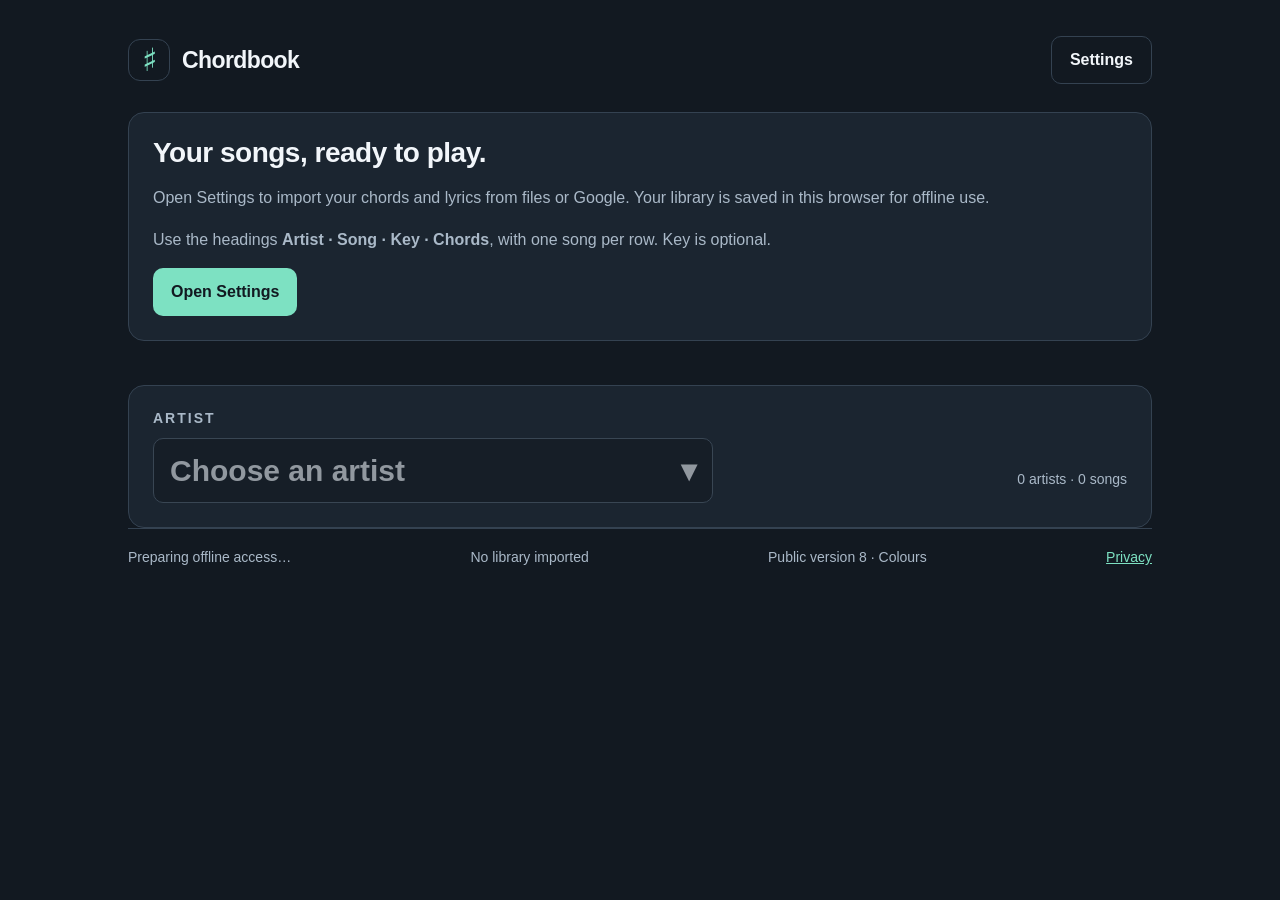
==== commit bd9cc7c2: "Colour Schemes added 5 colour schemes" ====
--- a/index.html
+++ b/index.html
@@ -5,7 +5,7 @@
 <meta name="theme-color" content="#121921"><meta name="apple-mobile-web-app-capable" content="yes"><meta name="apple-mobile-web-app-title" content="Chordbook">
 <title>Chordbook</title><link rel="manifest" href="manifest.webmanifest"><link rel="apple-touch-icon" href="icon-192.png">
 <link rel="icon" href="data:image/svg+xml,%3Csvg xmlns='http://www.w3.org/2000/svg' viewBox='0 0 64 64'%3E%3Crect width='64' height='64' rx='14' fill='%23121921'/%3E%3Ctext x='32' y='46' text-anchor='middle' font-family='Arial' font-size='44' fill='%237de1c2'%3E♯%3C/text%3E%3C/svg%3E">
-<link rel="stylesheet" href="style.css"><script src="seed.js" defer></script><script src="csv.js" defer></script><script src="google-config.js" defer></script><script src="google-sheets.js" defer></script><script src="lyrics.js" defer></script><script src="jszip.min.js" defer></script><script src="docx-lyrics.js" defer></script><script src="app.js" defer></script>
+<script src="themes.js"></script><link rel="stylesheet" href="style.css"><script src="seed.js" defer></script><script src="csv.js" defer></script><script src="google-config.js" defer></script><script src="google-sheets.js" defer></script><script src="lyrics.js" defer></script><script src="jszip.min.js" defer></script><script src="docx-lyrics.js" defer></script><script src="app.js" defer></script>
 </head>
 <body>
 <div class="app">
@@ -15,6 +15,7 @@
 <section id="settings-page" aria-labelledby="settings-heading" hidden>
 <h2 id="settings-heading" tabindex="-1">Settings</h2>
 <p class="settings-intro">Import a file from your device, or connect a Google source. Everything you save is available offline.</p>
+<section class="settings-card" aria-labelledby="appearance-heading"><h3 id="appearance-heading">Appearance</h3><label for="colour-scheme">Colour scheme</label><select id="colour-scheme"></select><p>Saved on this device and available offline.</p></section>
 <section class="settings-card" aria-labelledby="chords-settings-heading"><h3 id="chords-settings-heading">Chords</h3><p id="google-source"></p>
 <div class="settings-actions"><button id="import">Import file (.csv)</button><button id="google-change" class="secondary">Connect Google source</button><button id="google-update" class="secondary" hidden>Update from Google</button></div><input type="file" id="file" accept=".csv,text/csv" hidden>
 <p>Use Artist, Song, Key and Chords columns. Key is optional. To update a file-based library, import the revised file.</p><a href="template.csv" download>Download a blank chords template</a></section>
@@ -28,7 +29,7 @@
 <div class="section-heading"><h2 id="artist-heading"></h2><span id="song-count"></span></div>
 <div class="reading-layout"><div id="songs"></div><aside class="size-control" aria-label="Chords and lyrics text size"><span class="size-label">Text<br>size</span><button id="size-plus" type="button" aria-label="Increase text size">+</button><output id="chord-size-value" aria-live="polite" aria-label="Text size in pixels">27</output><button id="size-minus" type="button" aria-label="Decrease text size">−</button></aside></div>
 </section></main>
-<footer><span id="offline" role="status">Preparing offline access…</span><span id="updated">No library imported</span><span>Public version 7 · Settings</span><a href="privacy.html">Privacy</a></footer>
+<footer><span id="offline" role="status">Preparing offline access…</span><span id="updated">No library imported</span><span>Public version 8 · Colours</span><a href="privacy.html">Privacy</a></footer>
 
 </div>
 <dialog id="confirm"><form method="dialog"><p class="eyebrow">UPDATE LIBRARY</p><h2>Replace your song library?</h2><p id="import-summary"></p><p>The imported sheet replaces every artist and song currently saved on this device. Keep your original sheet as your backup.</p><div class="actions"><button value="cancel" class="secondary">Cancel</button><button id="replace" value="replace">Replace library</button></div></form></dialog>
--- a/style.css
+++ b/style.css
@@ -1,14 +1,14 @@
-:root{color-scheme:dark;--bg:#121921;--panel:#1b2530;--line:#344251;--text:#f2f6fa;--muted:#aab9c8;--accent:#7de1c2;font-family:-apple-system,BlinkMacSystemFont,"Segoe UI",sans-serif;font-size:16px;background:var(--bg);color:var(--text)}
-*{box-sizing:border-box}body{margin:0}.app{max-width:1080px;margin:auto;padding:36px max(28px,env(safe-area-inset-right)) 24px max(28px,env(safe-area-inset-left))}header,.brand,.section-heading,footer,.actions{display:flex;align-items:center;justify-content:space-between;gap:16px}.brand{justify-content:flex-start;gap:12px}.mark{display:grid;place-items:center;width:42px;height:42px;border:1px solid var(--line);border-radius:12px;color:var(--accent);font-size:32px}h1{font-size:23px;letter-spacing:-.6px;margin:0;font-weight:650}button,select{font:inherit;min-height:48px;border-radius:10px}button{border:0;background:var(--accent);color:#10271f;font-weight:650;padding:12px 18px;cursor:pointer}.secondary{background:transparent;color:var(--text);border:1px solid var(--line)}button:hover{filter:brightness(1.12)}button:disabled{opacity:.55;cursor:wait}button:focus-visible,select:focus-visible{outline:3px solid var(--accent);outline-offset:4px}.picker{margin-top:44px;padding:24px;background:var(--panel);border:1px solid var(--line);border-radius:16px;display:flex;align-items:flex-end;justify-content:space-between;gap:20px}.picker>div{flex:1;max-width:560px}label,.eyebrow{font-size:14px;letter-spacing:2px;color:var(--muted);font-weight:600;display:block;margin:0 0 12px}select{width:100%;padding:12px 44px 12px 16px;background:var(--bg);border:1px solid #526171;color:var(--text);font-size:23px;font-weight:600}.picker p{color:var(--muted);font-size:14px;margin:0 0 16px;white-space:nowrap}.section-heading{margin:34px 0 18px}h2{font-size:28px;letter-spacing:-.5px;margin:0}.section-heading span{font-size:14px;color:var(--muted);white-space:nowrap}article{border-top:1px solid var(--line);padding:24px 0 30px;display:grid;grid-template-columns:minmax(0,1fr);gap:16px}h3{font-size:19px;line-height:1.4;font-weight:600;margin:2px 0;color:var(--accent)}pre{font-family:ui-monospace,SFMono-Regular,Menlo,Consolas,monospace;white-space:pre-wrap;overflow-wrap:anywhere;tab-size:4;font-size:var(--chord-size,27px);line-height:1.8;margin:0;letter-spacing:.01em}footer{border-top:1px solid var(--line);padding-top:20px;color:var(--muted);font-size:14px;align-items:flex-start}#offline.ready{color:var(--accent)}#message{background:var(--panel);border:1px solid var(--line);border-radius:10px;padding:16px;line-height:1.5}dialog{background:var(--panel);color:var(--text);border:1px solid var(--line);border-radius:18px;width:min(520px,calc(100% - 32px));padding:28px}dialog::backdrop{background:#000a}dialog p{line-height:1.6;color:var(--muted)}dialog h2{font-size:25px}.actions{justify-content:flex-end;margin-top:26px}
+:root{color-scheme:dark;--bg:#121921;--panel:#1b2530;--line:#344251;--text:#f2f6fa;--muted:#aab9c8;--accent:#7de1c2;--accent-text:#10271f;--section:#efbf78;--selected:#233c36;--control-line:#526171;--highlight-a:#705018;--highlight-b:#254f77;--highlight-text:#ffffff;font-family:-apple-system,BlinkMacSystemFont,"Segoe UI",sans-serif;font-size:16px;background:var(--bg);color:var(--text)}
+*{box-sizing:border-box}body{margin:0}.app{max-width:1080px;margin:auto;padding:36px max(28px,env(safe-area-inset-right)) 24px max(28px,env(safe-area-inset-left))}header,.brand,.section-heading,footer,.actions{display:flex;align-items:center;justify-content:space-between;gap:16px}.brand{justify-content:flex-start;gap:12px}.mark{display:grid;place-items:center;width:42px;height:42px;border:1px solid var(--line);border-radius:12px;color:var(--accent);font-size:32px}h1{font-size:23px;letter-spacing:-.6px;margin:0;font-weight:650}button,select{font:inherit;min-height:48px;border-radius:10px}button{border:0;background:var(--accent);color:var(--accent-text);font-weight:650;padding:12px 18px;cursor:pointer}.secondary{background:transparent;color:var(--text);border:1px solid var(--line)}button:hover{filter:brightness(1.12)}button:disabled{opacity:.55;cursor:wait}button:focus-visible,select:focus-visible{outline:3px solid var(--accent);outline-offset:4px}.picker{margin-top:44px;padding:24px;background:var(--panel);border:1px solid var(--line);border-radius:16px;display:flex;align-items:flex-end;justify-content:space-between;gap:20px}.picker>div{flex:1;max-width:560px}label,.eyebrow{font-size:14px;letter-spacing:2px;color:var(--muted);font-weight:600;display:block;margin:0 0 12px}select{width:100%;padding:12px 44px 12px 16px;background:var(--bg);border:1px solid var(--control-line);color:var(--text);font-size:23px;font-weight:600}.picker p{color:var(--muted);font-size:14px;margin:0 0 16px;white-space:nowrap}.section-heading{margin:34px 0 18px}h2{font-size:28px;letter-spacing:-.5px;margin:0}.section-heading span{font-size:14px;color:var(--muted);white-space:nowrap}article{border-top:1px solid var(--line);padding:24px 0 30px;display:grid;grid-template-columns:minmax(0,1fr);gap:16px}h3{font-size:19px;line-height:1.4;font-weight:600;margin:2px 0;color:var(--accent)}pre{font-family:ui-monospace,SFMono-Regular,Menlo,Consolas,monospace;white-space:pre-wrap;overflow-wrap:anywhere;tab-size:4;font-size:var(--chord-size,27px);line-height:1.8;margin:0;letter-spacing:.01em}footer{border-top:1px solid var(--line);padding-top:20px;color:var(--muted);font-size:14px;align-items:flex-start}#offline.ready{color:var(--accent)}#message{background:var(--panel);border:1px solid var(--line);border-radius:10px;padding:16px;line-height:1.5}dialog{background:var(--panel);color:var(--text);border:1px solid var(--line);border-radius:18px;width:min(520px,calc(100% - 32px));padding:28px}dialog::backdrop{background:#000a}dialog p{line-height:1.6;color:var(--muted)}dialog h2{font-size:25px}.actions{justify-content:flex-end;margin-top:26px}
 @media(max-width:600px){.app{padding:24px 20px}.picker{margin-top:28px;padding:18px;display:block}.picker p{margin:14px 0 0}article{grid-template-columns:1fr;gap:10px}footer{flex-direction:column;gap:8px}h2{font-size:25px}header{gap:12px}h1{font-size:20px}.mark{width:34px;height:38px}header button{font-size:14px;padding:10px 12px}pre{font-size:var(--chord-size,27px)}}
 
 .sync-panel{margin-top:28px}.sync-panel>div{display:flex;flex-wrap:wrap;gap:12px}.sync-panel p{font-size:14px;color:var(--muted);line-height:1.5;overflow-wrap:anywhere}.sync-panel+.picker{margin-top:24px}
 
 .song-key{margin:7px 0 0;color:var(--muted);font-size:16px;line-height:1.5}
 
-#picker-recovery:not([hidden]){position:fixed;z-index:2147483647;bottom:0;left:0;right:0;display:flex;gap:16px;align-items:center;padding:18px 24px max(18px,env(safe-area-inset-bottom));background:#1b2530;border-top:2px solid var(--accent);box-shadow:0 -8px 24px #0008;font-size:16px;line-height:1.5}#picker-recovery button{flex-shrink:0}@media(max-width:600px){#picker-recovery:not([hidden]){flex-direction:column}}
+#picker-recovery:not([hidden]){position:fixed;z-index:2147483647;bottom:0;left:0;right:0;display:flex;gap:16px;align-items:center;padding:18px 24px max(18px,env(safe-area-inset-bottom));background:var(--panel);border-top:2px solid var(--accent);box-shadow:0 -8px 24px #0008;font-size:16px;line-height:1.5}#picker-recovery button{flex-shrink:0}@media(max-width:600px){#picker-recovery:not([hidden]){flex-direction:column}}
 
-.section-label{color:#efbf78;font-style:italic;font-weight:650}
+.section-label{color:var(--section);font-style:italic;font-weight:650}
 
 .reading-layout{display:grid;grid-template-columns:minmax(0,1fr) 58px;gap:20px;align-items:start}
 .song-heading{display:flex;align-items:baseline;justify-content:space-between;gap:20px;min-width:0}
@@ -21,10 +21,12 @@
 
 [hidden]{display:none!important}.welcome{margin:28px 0;padding:24px;border:1px solid var(--line);border-radius:16px;background:var(--panel)}.welcome p{line-height:1.6;color:var(--muted)}a{color:var(--accent)}
 
-.lyrics-panel{padding-top:18px;border-top:1px solid var(--line)}.lyrics-panel details{color:var(--muted);font-size:14px;line-height:1.6}.lyrics-panel summary{cursor:pointer;min-height:44px;display:flex;align-items:center}.song-views{display:flex;gap:8px;flex-wrap:wrap}.song-views button{min-height:44px;padding:8px 16px;font-size:15px}.song-views button[aria-pressed="true"]{background:var(--accent);color:#10271f;border-color:var(--accent)}.lyrics-text{font-family:inherit;line-height:1.55;letter-spacing:0}.lyrics-missing{font-size:15px;color:var(--muted);margin:0}#lyrics-warnings{line-height:1.6;color:#efbf78;overflow-wrap:anywhere;max-height:240px;overflow:auto}dialog{max-height:90dvh;overflow:auto}
+.lyrics-panel{padding-top:18px;border-top:1px solid var(--line)}.lyrics-panel details{color:var(--muted);font-size:14px;line-height:1.6}.lyrics-panel summary{cursor:pointer;min-height:44px;display:flex;align-items:center}.song-views{display:flex;gap:8px;flex-wrap:wrap}.song-views button{min-height:44px;padding:8px 16px;font-size:15px}.song-views button[aria-pressed="true"]{background:var(--accent);color:var(--accent-text);border-color:var(--accent)}.lyrics-text{font-family:inherit;line-height:1.55;letter-spacing:0}.lyrics-missing{font-size:15px;color:var(--muted);margin:0}#lyrics-warnings{line-height:1.6;color:var(--section);overflow-wrap:anywhere;max-height:240px;overflow:auto}dialog{max-height:90dvh;overflow:auto}
 
 #settings-page{margin-top:32px}.settings-intro,.settings-card p{color:var(--muted);line-height:1.6}.settings-card{margin:22px 0;padding:22px;background:var(--panel);border:1px solid var(--line);border-radius:14px}.settings-card h3{font-size:22px}.settings-actions{display:flex;flex-wrap:wrap;gap:12px}.settings-card summary{cursor:pointer;padding:12px 0}.settings-card details{line-height:1.6}.settings-card p{overflow-wrap:anywhere}#settings-heading:focus{outline:none}@media(max-width:600px){.settings-card{padding:18px}.settings-actions{flex-direction:column}.settings-actions button{width:100%}}
 
 .size-control button{width:44px;min-height:48px;padding:0;font-size:28px;line-height:1;touch-action:manipulation}.size-control button:disabled{cursor:default}.reading-layout{grid-template-columns:minmax(0,1fr) 58px}
 
-.artist-select{display:flex;align-items:center;justify-content:space-between;gap:16px;width:100%;min-height:64px;padding:12px 16px;background:var(--bg);border:1px solid #526171;color:var(--text);text-align:left;font-size:30px;line-height:1.3}.artist-select span:first-child{min-width:0;overflow-wrap:anywhere}.artist-select:disabled{cursor:default}#artist-dialog{width:min(680px,calc(100% - 24px));padding:20px;overflow:hidden}#artist-dialog[open]{display:flex;flex-direction:column;max-height:85vh;max-height:85dvh}.artist-dialog-heading{display:flex;align-items:center;justify-content:space-between;gap:16px;flex-shrink:0;padding-bottom:16px}.artist-dialog-heading h2{font-size:25px}.artist-options{min-height:0;overflow-y:auto;overscroll-behavior:contain;display:flex;flex-direction:column;gap:8px}.artist-option{flex-shrink:0;min-height:64px;padding:14px 16px;font-size:30px;line-height:1.3;font-weight:600;text-align:left;overflow-wrap:anywhere;background:var(--bg);color:var(--text);border:1px solid var(--line)}.artist-option[aria-pressed="true"]{border-color:var(--accent);color:var(--accent);background:#233c36}.artist-option:focus-visible{outline-offset:-4px}
+.artist-select{display:flex;align-items:center;justify-content:space-between;gap:16px;width:100%;min-height:64px;padding:12px 16px;background:var(--bg);border:1px solid var(--control-line);color:var(--text);text-align:left;font-size:30px;line-height:1.3}.artist-select span:first-child{min-width:0;overflow-wrap:anywhere}.artist-select:disabled{cursor:default}#artist-dialog{width:min(680px,calc(100% - 24px));padding:20px;overflow:hidden}#artist-dialog[open]{display:flex;flex-direction:column;max-height:85vh;max-height:85dvh}.artist-dialog-heading{display:flex;align-items:center;justify-content:space-between;gap:16px;flex-shrink:0;padding-bottom:16px}.artist-dialog-heading h2{font-size:25px}.artist-options{min-height:0;overflow-y:auto;overscroll-behavior:contain;display:flex;flex-direction:column;gap:8px}.artist-option{flex-shrink:0;min-height:64px;padding:14px 16px;font-size:30px;line-height:1.3;font-weight:600;text-align:left;overflow-wrap:anywhere;background:var(--bg);color:var(--text);border:1px solid var(--line)}.artist-option[aria-pressed="true"]{border-color:var(--accent);color:var(--accent);background:var(--selected)}.artist-option:focus-visible{outline-offset:-4px}
+
+#appearance-heading{margin-bottom:20px}#colour-scheme{max-width:560px}
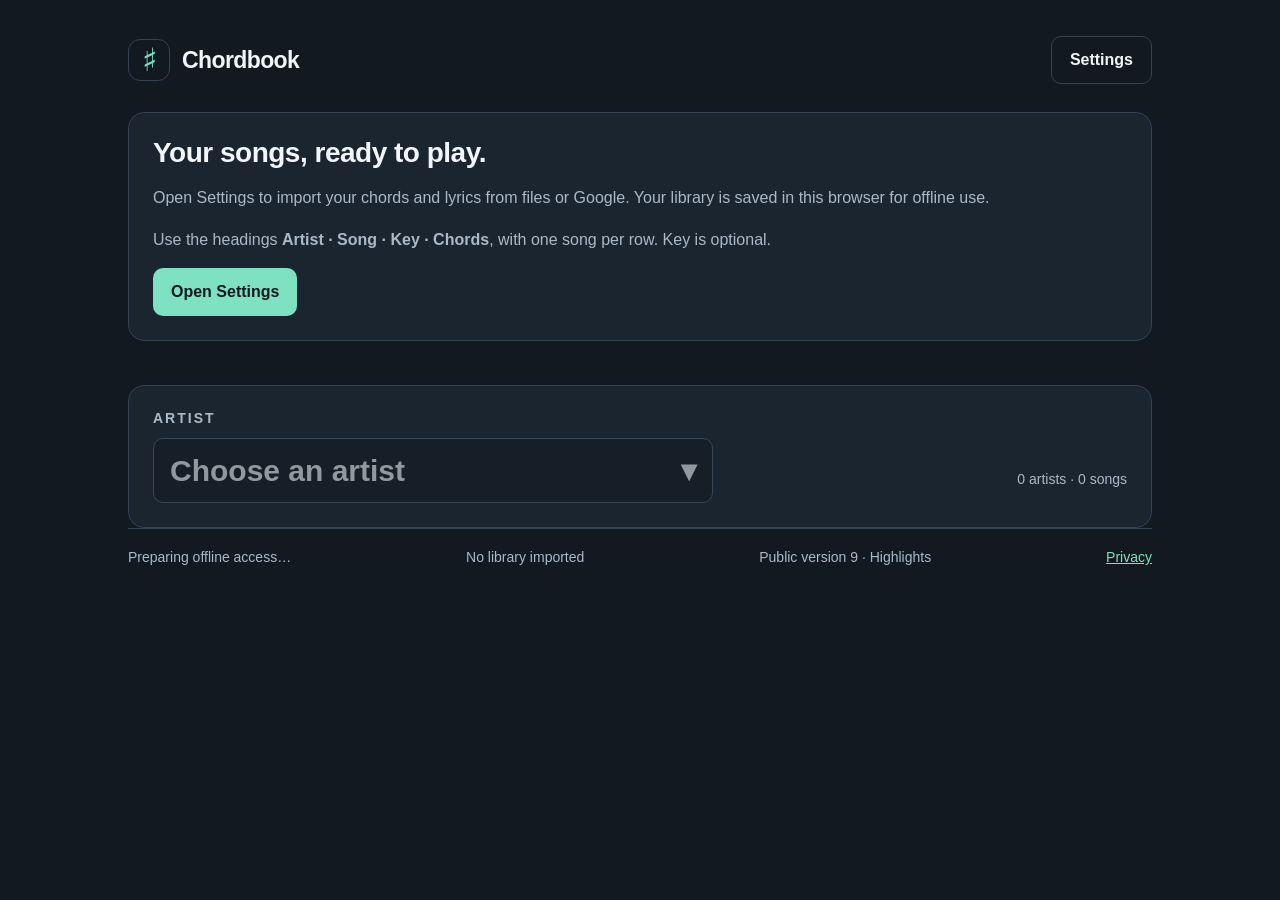
==== commit 134a2e84: "Added Lyric Highlighting Added lyric highlightinh, the first 2 text highlights are used in the colou" ====
--- a/index.html
+++ b/index.html
@@ -22,14 +22,14 @@
 <section class="settings-card" aria-labelledby="lyrics-settings-heading"><h3 id="lyrics-settings-heading">Lyrics</h3><p id="lyrics-source"></p>
 <div class="settings-actions"><button id="lyrics-import">Import file (.docx)</button><button id="lyrics-connect" class="secondary">Connect Google source</button><button id="lyrics-update" class="secondary" hidden>Update from Google</button></div><input type="file" id="lyrics-file" accept=".docx,application/vnd.openxmlformats-officedocument.wordprocessingml.document" hidden>
 <p>Lyrics can be used on their own. One document can hold all your lyrics. To update file-based lyrics, import the revised file.</p>
-<details><summary>Lyrics document format</summary><p>Use Heading 1 for each <strong>Artist — Song</strong> title, and normal text underneath for the lyrics. Use Artist — Song headings to build the artist/song list. If you also import chords, matching names share the lyrics. One lyrics entry can serve multiple keys of the same song. In Google Docs, choose File → Download → Microsoft Word (.docx) for a copy you can import offline. Older .doc and PDF files are not supported.</p></details></section>
+<details><summary>Lyrics document format</summary><p>Use Heading 1 for each <strong>Artist — Song</strong> title, and normal text underneath for the lyrics. Use Artist — Song headings to build the artist/song list. If you also import chords, matching names share the lyrics. One lyrics entry can serve multiple keys of the same song. In Google Docs, choose File → Download → Microsoft Word (.docx) for a copy you can import offline. Background highlighting is preserved. The first two highlight colours use your selected colour scheme; additional colours retain their original background with readable text. Older .doc and PDF files are not supported.</p></details></section>
 <section class="settings-card" aria-labelledby="google-settings-heading"><h3 id="google-settings-heading">Google connection</h3><div class="settings-actions"><button id="google-update-all" hidden>Update both from Google</button><button id="google-signin" class="secondary">Sign in again</button></div><p>Google actions need an internet connection. File imports do not require Google sign-in. Importing a file replaces that collection’s Google connection; the other collection is unaffected.</p></section>
 </section><section id="library-page">
 <section id="welcome" class="welcome"><h2>Your songs, ready to play.</h2><p>Open Settings to import your chords and lyrics from files or Google. Your library is saved in this browser for offline use.</p><p>Use the headings <strong>Artist · Song · Key · Chords</strong>, with one song per row. Key is optional.</p><button id="welcome-settings">Open Settings</button></section><section class="picker" aria-label="Choose artist"><div><label for="artist-open">ARTIST</label><button id="artist-open" class="artist-select" type="button" aria-haspopup="dialog" aria-controls="artist-dialog" disabled><span id="artist-selected">Choose an artist</span><span aria-hidden="true">▾</span></button><select id="artist" hidden aria-hidden="true" tabindex="-1"></select></div><p id="library-count"></p></section>
 <div class="section-heading"><h2 id="artist-heading"></h2><span id="song-count"></span></div>
 <div class="reading-layout"><div id="songs"></div><aside class="size-control" aria-label="Chords and lyrics text size"><span class="size-label">Text<br>size</span><button id="size-plus" type="button" aria-label="Increase text size">+</button><output id="chord-size-value" aria-live="polite" aria-label="Text size in pixels">27</output><button id="size-minus" type="button" aria-label="Decrease text size">−</button></aside></div>
 </section></main>
-<footer><span id="offline" role="status">Preparing offline access…</span><span id="updated">No library imported</span><span>Public version 8 · Colours</span><a href="privacy.html">Privacy</a></footer>
+<footer><span id="offline" role="status">Preparing offline access…</span><span id="updated">No library imported</span><span>Public version 9 · Highlights</span><a href="privacy.html">Privacy</a></footer>
 
 </div>
 <dialog id="confirm"><form method="dialog"><p class="eyebrow">UPDATE LIBRARY</p><h2>Replace your song library?</h2><p id="import-summary"></p><p>The imported sheet replaces every artist and song currently saved on this device. Keep your original sheet as your backup.</p><div class="actions"><button value="cancel" class="secondary">Cancel</button><button id="replace" value="replace">Replace library</button></div></form></dialog>
--- a/style.css
+++ b/style.css
@@ -30,3 +30,5 @@
 .artist-select{display:flex;align-items:center;justify-content:space-between;gap:16px;width:100%;min-height:64px;padding:12px 16px;background:var(--bg);border:1px solid var(--control-line);color:var(--text);text-align:left;font-size:30px;line-height:1.3}.artist-select span:first-child{min-width:0;overflow-wrap:anywhere}.artist-select:disabled{cursor:default}#artist-dialog{width:min(680px,calc(100% - 24px));padding:20px;overflow:hidden}#artist-dialog[open]{display:flex;flex-direction:column;max-height:85vh;max-height:85dvh}.artist-dialog-heading{display:flex;align-items:center;justify-content:space-between;gap:16px;flex-shrink:0;padding-bottom:16px}.artist-dialog-heading h2{font-size:25px}.artist-options{min-height:0;overflow-y:auto;overscroll-behavior:contain;display:flex;flex-direction:column;gap:8px}.artist-option{flex-shrink:0;min-height:64px;padding:14px 16px;font-size:30px;line-height:1.3;font-weight:600;text-align:left;overflow-wrap:anywhere;background:var(--bg);color:var(--text);border:1px solid var(--line)}.artist-option[aria-pressed="true"]{border-color:var(--accent);color:var(--accent);background:var(--selected)}.artist-option:focus-visible{outline-offset:-4px}
 
 #appearance-heading{margin-bottom:20px}#colour-scheme{max-width:560px}
+
+.lyric-highlight{color:var(--highlight-text);padding:0 .08em;border-radius:3px;box-decoration-break:clone;-webkit-box-decoration-break:clone}.lyric-highlight.highlight-a{background:var(--highlight-a)}.lyric-highlight.highlight-b{background:var(--highlight-b)}
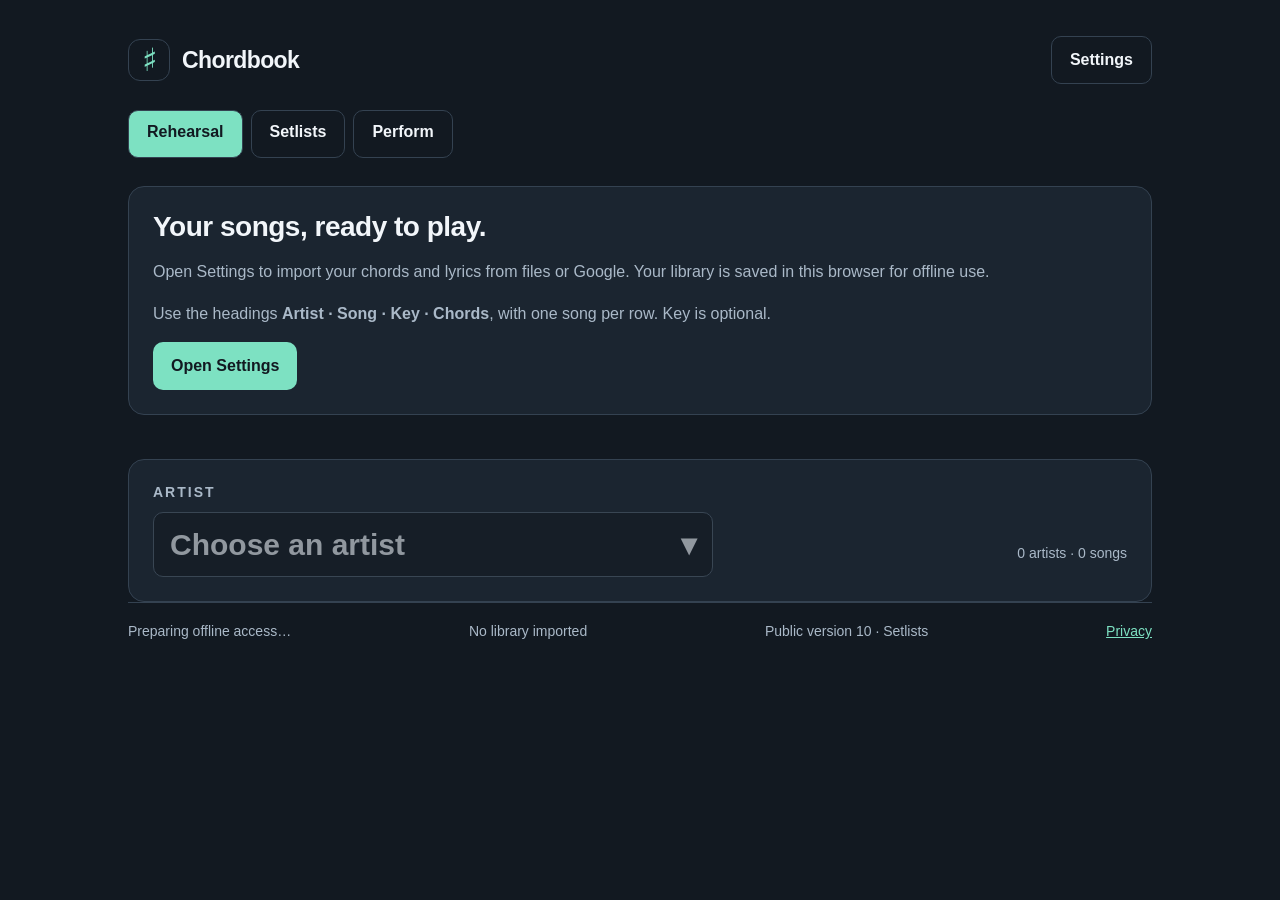
==== commit 9c5de887: "Added Setlist and Performance mode Added Setlist and Performance mode" ====
--- a/index.html
+++ b/index.html
@@ -5,11 +5,12 @@
 <meta name="theme-color" content="#121921"><meta name="apple-mobile-web-app-capable" content="yes"><meta name="apple-mobile-web-app-title" content="Chordbook">
 <title>Chordbook</title><link rel="manifest" href="manifest.webmanifest"><link rel="apple-touch-icon" href="icon-192.png">
 <link rel="icon" href="data:image/svg+xml,%3Csvg xmlns='http://www.w3.org/2000/svg' viewBox='0 0 64 64'%3E%3Crect width='64' height='64' rx='14' fill='%23121921'/%3E%3Ctext x='32' y='46' text-anchor='middle' font-family='Arial' font-size='44' fill='%237de1c2'%3E♯%3C/text%3E%3C/svg%3E">
-<script src="themes.js"></script><link rel="stylesheet" href="style.css"><script src="seed.js" defer></script><script src="csv.js" defer></script><script src="google-config.js" defer></script><script src="google-sheets.js" defer></script><script src="lyrics.js" defer></script><script src="jszip.min.js" defer></script><script src="docx-lyrics.js" defer></script><script src="app.js" defer></script>
+<script src="themes.js"></script><link rel="stylesheet" href="style.css"><script src="seed.js" defer></script><script src="csv.js" defer></script><script src="google-config.js" defer></script><script src="google-sheets.js" defer></script><script src="lyrics.js" defer></script><script src="jszip.min.js" defer></script><script src="docx-lyrics.js" defer></script><script src="app.js" defer></script><script src="setlist-model.js" defer></script><script src="setlists.js" defer></script>
 </head>
 <body>
 <div class="app">
 <header><div class="brand"><span class="mark" aria-hidden="true">♯</span><h1>Chordbook</h1></div><button id="open-settings" class="secondary">Settings</button><button id="back-library" class="secondary" hidden>Back to songs</button></header>
+<nav class="mode-nav" aria-label="App mode"><a href="#" data-mode="library">Rehearsal</a><a href="#setlists" data-mode="setlists">Setlists</a><a href="#perform" data-mode="perform">Perform</a></nav>
 <p id="message" role="status" hidden></p>
 <aside id="picker-recovery" hidden><span>Google chooser stuck? Close it, then use Sign in again. If the cookie error persists, try opening Chordbook in Safari.</span><button id="close-picker">Close Google chooser</button></aside><div id="app-update" hidden><p>A new app version is ready. Your saved songs will be kept.</p><button id="reload-app">Load updated app</button></div><main>
 <section id="settings-page" aria-labelledby="settings-heading" hidden>
@@ -28,12 +29,33 @@
 <section id="welcome" class="welcome"><h2>Your songs, ready to play.</h2><p>Open Settings to import your chords and lyrics from files or Google. Your library is saved in this browser for offline use.</p><p>Use the headings <strong>Artist · Song · Key · Chords</strong>, with one song per row. Key is optional.</p><button id="welcome-settings">Open Settings</button></section><section class="picker" aria-label="Choose artist"><div><label for="artist-open">ARTIST</label><button id="artist-open" class="artist-select" type="button" aria-haspopup="dialog" aria-controls="artist-dialog" disabled><span id="artist-selected">Choose an artist</span><span aria-hidden="true">▾</span></button><select id="artist" hidden aria-hidden="true" tabindex="-1"></select></div><p id="library-count"></p></section>
 <div class="section-heading"><h2 id="artist-heading"></h2><span id="song-count"></span></div>
 <div class="reading-layout"><div id="songs"></div><aside class="size-control" aria-label="Chords and lyrics text size"><span class="size-label">Text<br>size</span><button id="size-plus" type="button" aria-label="Increase text size">+</button><output id="chord-size-value" aria-live="polite" aria-label="Text size in pixels">27</output><button id="size-minus" type="button" aria-label="Decrease text size">−</button></aside></div>
-</section></main>
-<footer><span id="offline" role="status">Preparing offline access…</span><span id="updated">No library imported</span><span>Public version 9 · Highlights</span><a href="privacy.html">Privacy</a></footer>
+</section>
+<section id="setlists-page" hidden aria-labelledby="setlists-heading">
+<h2 id="setlists-heading" tabindex="-1">Setlists</h2><p>Create an order for your songs. Lists are saved offline on this device.</p>
+<div class="settings-actions"><button id="setlist-new" disabled>New setlist</button></div>
+<label for="setlist-select">Setlist</label><select id="setlist-select" disabled></select>
+<p id="setlist-status" role="status">Opening saved setlists…</p><p id="setlist-empty">Create your first setlist, then add songs from your library.</p>
+<div id="setlist-editor" hidden><div class="section-heading"><h3 id="setlist-title"></h3><span id="setlist-count"></span></div>
+<div class="settings-actions"><button id="setlist-add" disabled>Add songs</button><button id="setlist-rename" class="secondary" disabled>Rename</button><button id="setlist-delete" class="secondary" disabled>Delete setlist</button></div>
+<p>Drag the dotted handle to reorder, or use Up and Down. You can add a song more than once.</p><ol id="setlist-items" aria-label="Songs in setlist"></ol></div></section>
+<section id="perform-page" hidden aria-labelledby="perform-heading"><h2 id="perform-heading" tabindex="-1">Perform</h2><p>One song at a time, in your chosen order.</p>
+<label for="performance-setlist">Setlist</label><select id="performance-setlist" disabled></select>
+<label for="performance-view">Preferred view</label><select id="performance-view"><option value="lyrics">Lyrics</option><option value="chords">Chords</option></select>
+<p id="performance-readiness" role="status"></p><button id="performance-start" disabled>Start performance</button>
+<p>Pair your pedal with the iPad and select its Left/Right keyboard mode. Right advances; Left goes back. Long songs still scroll vertically.</p></section></main>
+<footer><span id="offline" role="status">Preparing offline access…</span><span id="updated">No library imported</span><span>Public version 10 · Setlists</span><a href="privacy.html">Privacy</a></footer>
 
 </div>
 <dialog id="confirm"><form method="dialog"><p class="eyebrow">UPDATE LIBRARY</p><h2>Replace your song library?</h2><p id="import-summary"></p><p>The imported sheet replaces every artist and song currently saved on this device. Keep your original sheet as your backup.</p><div class="actions"><button value="cancel" class="secondary">Cancel</button><button id="replace" value="replace">Replace library</button></div></form></dialog>
 <dialog id="tabs"><form method="dialog"><h2>Choose a worksheet</h2><p>Select the tab containing Artist, Song and Chords.</p><label for="worksheet">Worksheet</label><select id="worksheet"></select><div class="actions"><button value="cancel" class="secondary">Cancel</button><button value="choose">Use worksheet</button></div></form></dialog>
 <dialog id="lyrics-confirm"><form method="dialog"><p class="eyebrow">IMPORT LYRICS</p><h2>Review library update</h2><p id="lyrics-summary"></p><ul id="lyrics-warnings"></ul><p>This saves a fresh copy of the whole lyrics document. Lyrics removed from the document will also be removed here. Lyrics without matching chords appear as lyrics-only songs.</p><div class="actions"><button value="cancel" class="secondary">Cancel</button><button id="lyrics-save" value="save">Save update</button></div></form></dialog>
 <dialog id="artist-dialog" aria-labelledby="artist-dialog-title"><div class="artist-dialog-heading"><h2 id="artist-dialog-title">Choose an artist</h2><button id="artist-close" type="button" class="secondary">Close</button></div><div id="artist-options" class="artist-options"></div></dialog>
+<dialog id="set-name-dialog" aria-labelledby="set-name-title"><form id="set-name-form" method="dialog"><h2 id="set-name-title">New setlist</h2><label for="set-name-input">Name</label><input id="set-name-input" maxlength="100" autocomplete="off"><p id="set-name-error" role="alert"></p><div class="actions"><button value="cancel" class="secondary">Cancel</button><button value="save">Save</button></div></form></dialog>
+<dialog id="set-delete-dialog" aria-labelledby="set-delete-title"><form method="dialog"><h2 id="set-delete-title">Delete setlist?</h2><p id="set-delete-name"></p><p>This removes the list from this device. Your songs remain in the library.</p><div class="actions"><button value="cancel" class="secondary">Cancel</button><button id="set-delete-confirm">Delete</button></div></form></dialog>
+<dialog id="set-add-dialog" aria-labelledby="set-add-title"><div class="artist-dialog-heading"><h2 id="set-add-title">Add songs</h2><button id="set-add-close" class="secondary">Done</button></div><label for="set-song-search">Search artist, song or key</label><input id="set-song-search" type="search" autocomplete="off"><p id="set-add-status" role="status"></p><p id="set-search-empty" hidden>No matching songs. Import chords or lyrics in Settings.</p><div id="set-song-results"></div></dialog>
+<section id="performance-stage" tabindex="-1" aria-label="Performance" hidden>
+<div class="performance-top"><div><p id="performance-position"></p><h2 id="performance-title"></h2><p id="performance-artist"></p></div><button id="performance-exit" class="secondary">Exit</button></div>
+<div class="performance-tools song-views"><button id="performance-chords" class="secondary">Chords</button><button id="performance-lyrics" class="secondary">Lyrics</button><button id="performance-smaller" class="secondary" aria-label="Decrease text size">−</button><button id="performance-larger" class="secondary" aria-label="Increase text size">+</button></div>
+<p id="performance-notice" role="status"></p><div id="performance-reader"><pre id="performance-content"></pre></div>
+<div class="performance-bottom"><button id="performance-prev" class="secondary">← Previous</button><span id="performance-next-label"></span><button id="performance-next">Next →</button></div></section>
 </body></html>
--- a/style.css
+++ b/style.css
@@ -32,3 +32,11 @@
 #appearance-heading{margin-bottom:20px}#colour-scheme{max-width:560px}
 
 .lyric-highlight{color:var(--highlight-text);padding:0 .08em;border-radius:3px;box-decoration-break:clone;-webkit-box-decoration-break:clone}.lyric-highlight.highlight-a{background:var(--highlight-a)}.lyric-highlight.highlight-b{background:var(--highlight-b)}
+
+/* Setlists and performance share the chosen colour scheme. */
+.mode-nav{display:flex;gap:8px;flex-wrap:wrap;margin:26px 0}.mode-nav a{padding:12px 18px;min-height:48px;border:1px solid var(--line);border-radius:10px;text-decoration:none;color:var(--text);font-weight:650}.mode-nav a[aria-current="page"]{background:var(--accent);color:var(--accent-text)}
+#setlists-page>p,#perform-page>p,#setlist-editor>p{color:var(--muted);line-height:1.6}#setlists-page label,#perform-page label,#set-name-dialog label{margin-top:24px}#setlist-select,#performance-setlist,#performance-view{max-width:650px}input{font:inherit;font-size:20px;width:100%;min-height:48px;padding:12px;border:1px solid var(--control-line);border-radius:8px;background:var(--bg);color:var(--text)}input:focus-visible,a:focus-visible{outline:3px solid var(--accent);outline-offset:3px}
+#setlist-items{list-style:none;margin:20px 0;padding:0;max-height:65vh;overflow-y:auto;overscroll-behavior:contain}#setlist-items>li{display:flex;align-items:center;gap:14px;padding:16px 8px;border-bottom:1px solid var(--line);background:var(--bg)}#setlist-items>li.dragging{background:var(--selected);outline:2px solid var(--accent);outline-offset:-2px}.drag-handle{touch-action:none;cursor:grab;font-size:27px;padding:10px;min-width:48px;user-select:none;-webkit-user-select:none}.setlist-song-info{flex:1;min-width:0;overflow-wrap:anywhere;display:grid;gap:7px}.setlist-song-info strong{font-size:21px}.setlist-song-info span{color:var(--muted)}.setlist-song-info .setlist-warning{color:var(--section)}.setlist-row-actions{display:flex;gap:6px;flex-wrap:wrap}.setlist-row-actions button{padding:10px;font-size:14px}
+#set-add-dialog{width:min(760px,calc(100% - 24px))}#set-add-dialog[open]{display:flex;flex-direction:column;overflow:hidden}#set-add-dialog>input,#set-add-dialog>.artist-dialog-heading{flex-shrink:0}#set-song-results{overflow-y:auto;min-height:0}.add-song-row{display:flex;align-items:center;justify-content:space-between;gap:16px;padding:14px 0;border-bottom:1px solid var(--line)}.add-song-row span{font-size:20px;overflow-wrap:anywhere}.add-song-row button{flex-shrink:0}
+body.is-performing{overflow:hidden}body.is-performing>.app{display:none}#performance-stage{position:fixed;inset:0;z-index:1000;background:var(--bg);color:var(--text);height:100%;height:100dvh;display:flex;flex-direction:column;padding:max(16px,env(safe-area-inset-top)) max(20px,env(safe-area-inset-right)) max(16px,env(safe-area-inset-bottom)) max(20px,env(safe-area-inset-left));outline:none}#performance-stage:fullscreen{width:100%;height:100%}.performance-top{display:flex;align-items:flex-start;justify-content:space-between;gap:20px;flex-shrink:0}.performance-top>div{min-width:0}.performance-top h2{color:var(--accent);overflow-wrap:anywhere}.performance-top p{color:var(--muted);margin:0 0 8px;overflow-wrap:anywhere}#performance-artist{margin-top:8px}.performance-tools{margin:8px 0;flex-shrink:0}.performance-tools button{min-height:48px}#performance-notice{margin:0;color:var(--section);font-size:14px}#performance-notice:not(:empty){padding:6px 0}#performance-reader{flex:1;min-height:0;overflow-y:auto;overscroll-behavior:contain;touch-action:pan-y pinch-zoom;padding:14px 0 28px}#performance-content{width:100%}.performance-bottom{display:flex;align-items:center;justify-content:space-between;gap:14px;border-top:1px solid var(--line);padding-top:12px;flex-shrink:0}#performance-next-label{color:var(--muted);text-align:center;overflow-wrap:anywhere}#performance-stage button:disabled,#setlists-page button:disabled{cursor:default}
+@media(max-width:600px){#setlist-items>li{flex-wrap:wrap}.setlist-row-actions{width:100%;padding-left:62px}.performance-bottom{flex-wrap:wrap}#performance-next-label{order:-1;width:100%;font-size:14px}.performance-top h2{font-size:23px}#performance-stage{padding-left:14px;padding-right:14px}.mode-nav a{flex:1;text-align:center;padding:12px}.performance-top>button{padding:10px 14px}}
